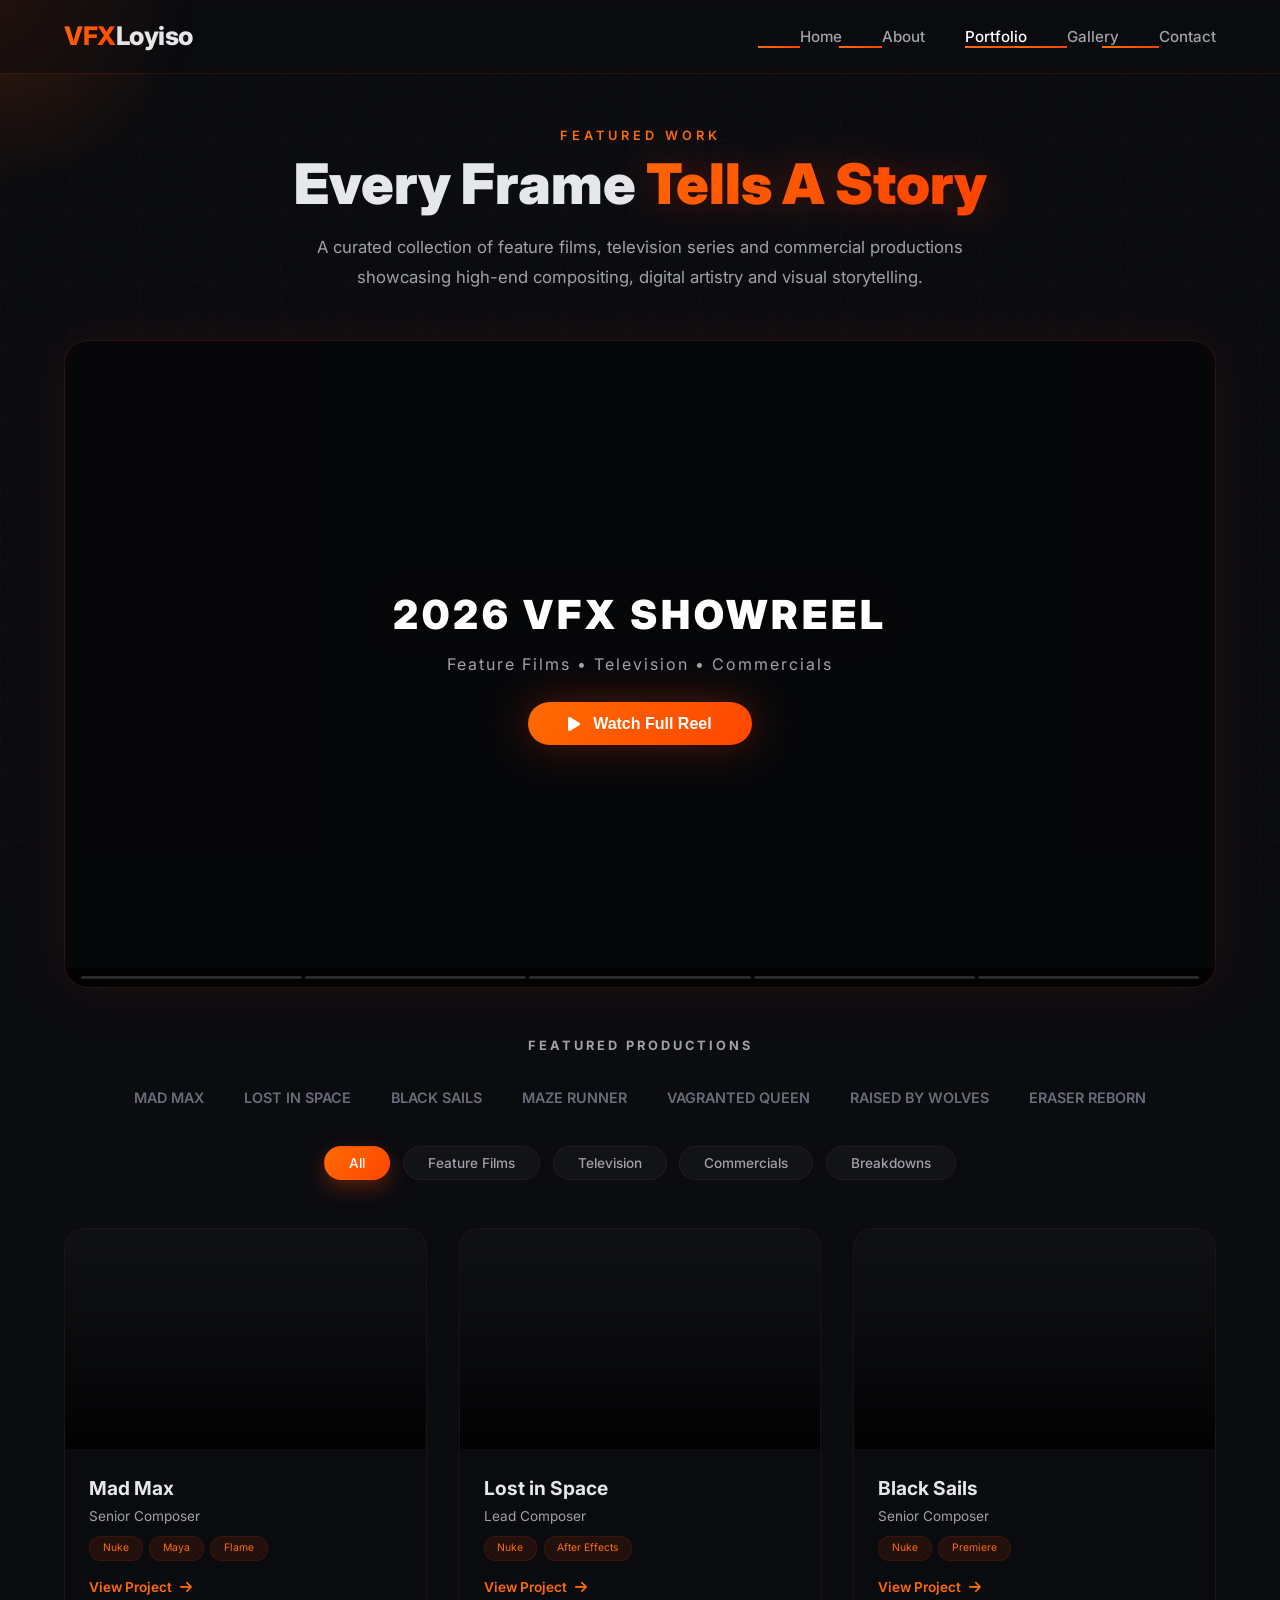
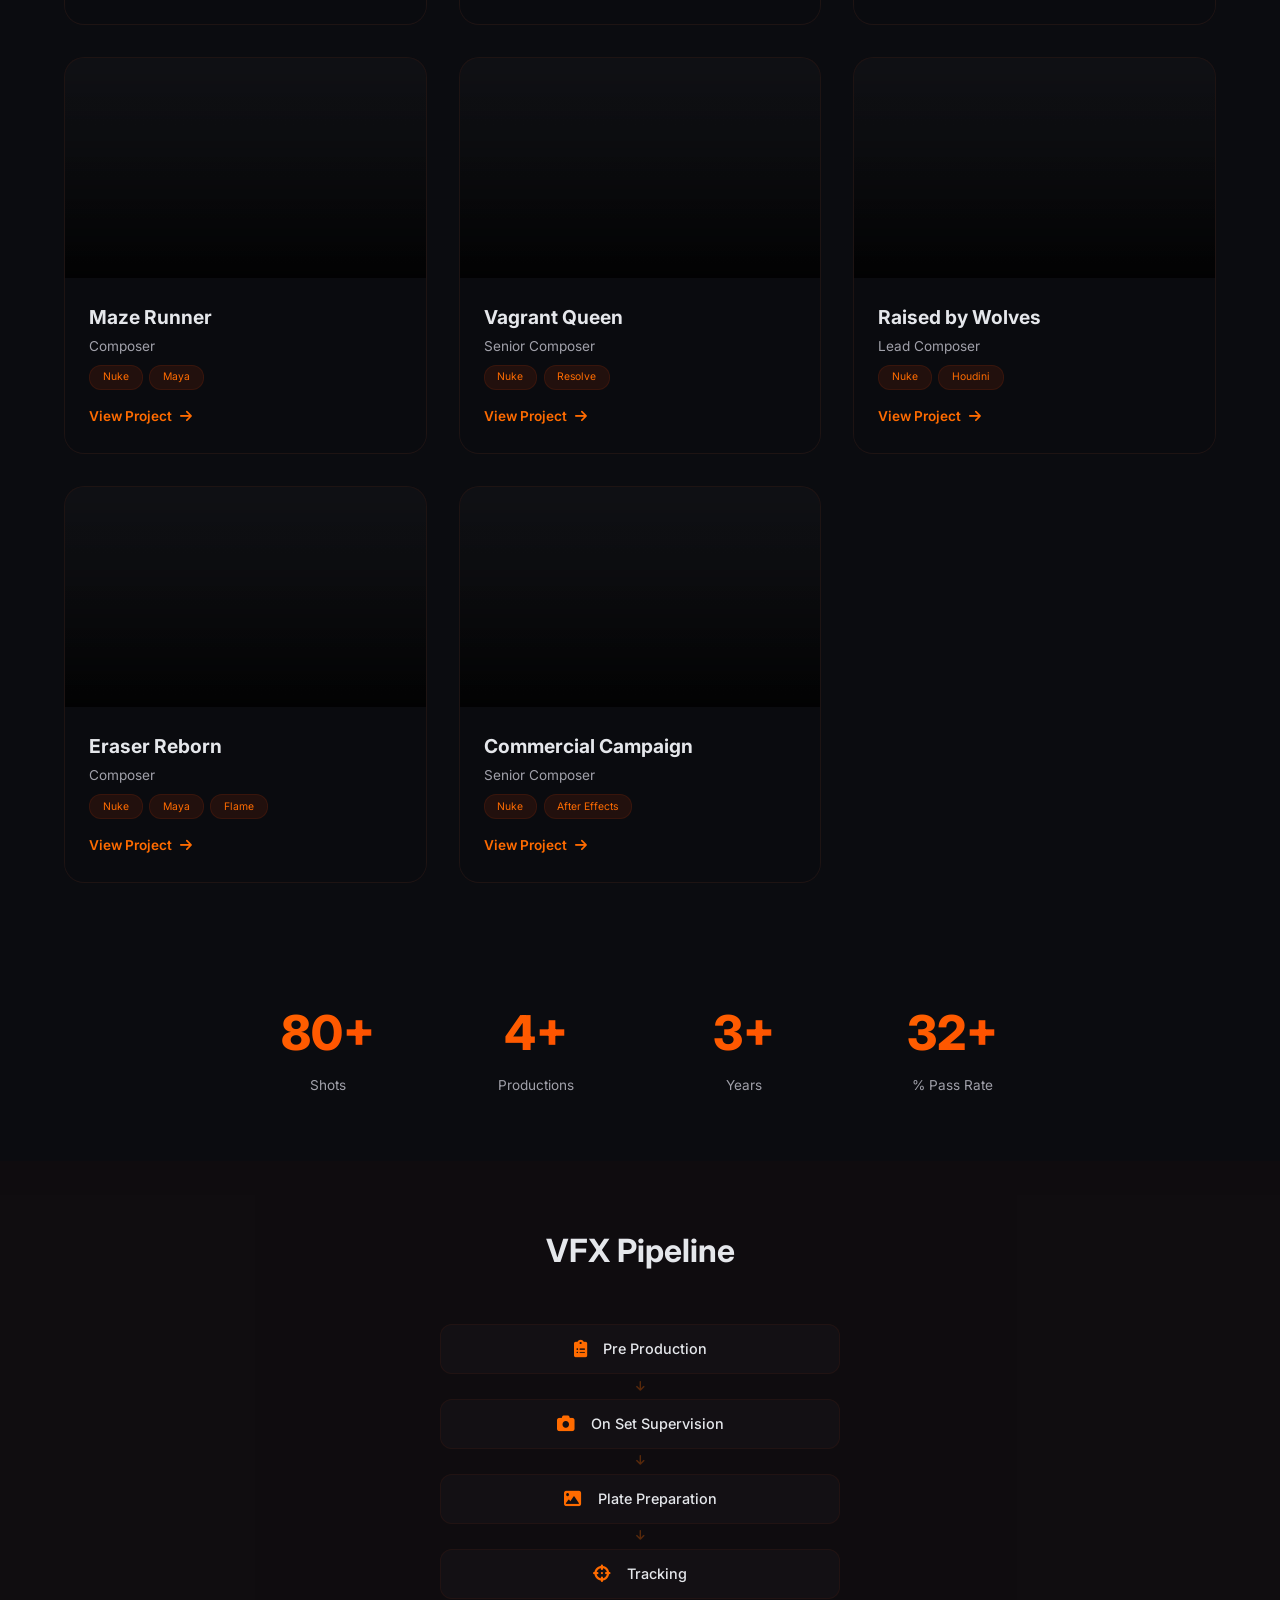
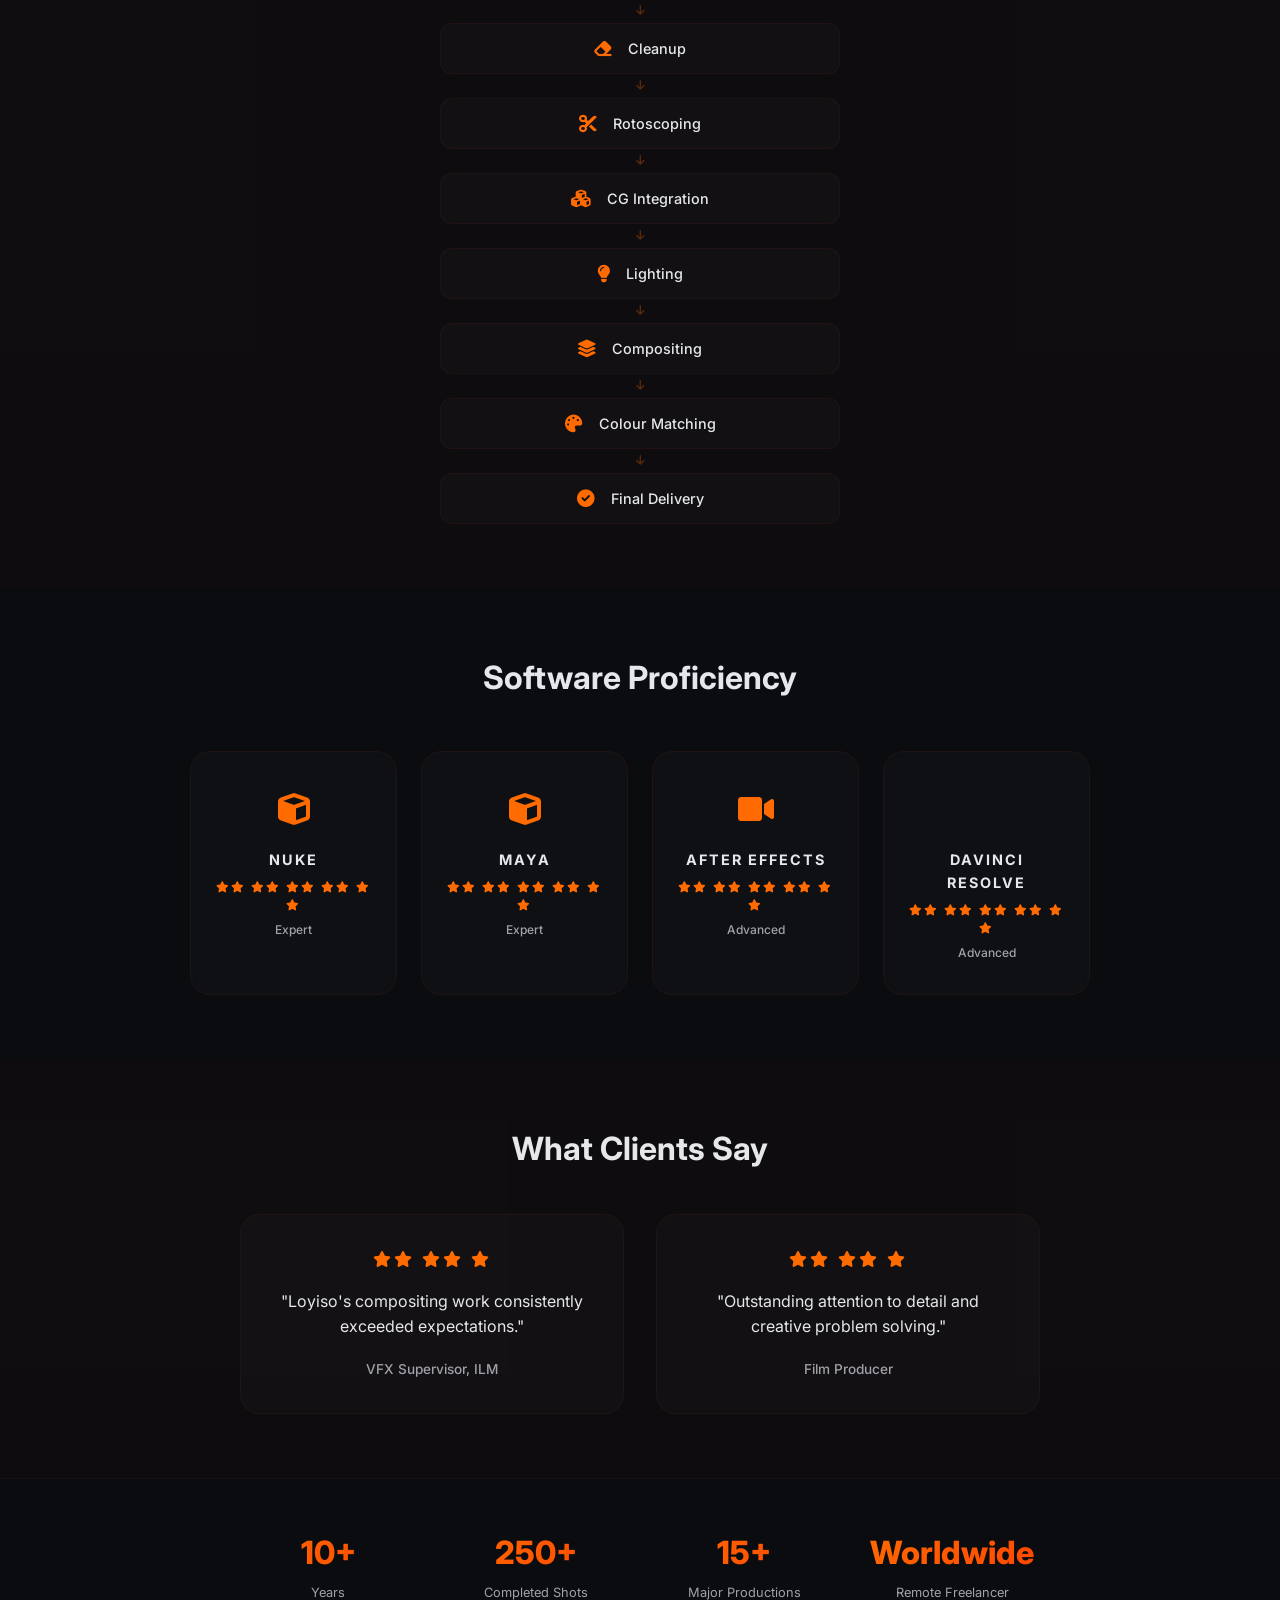
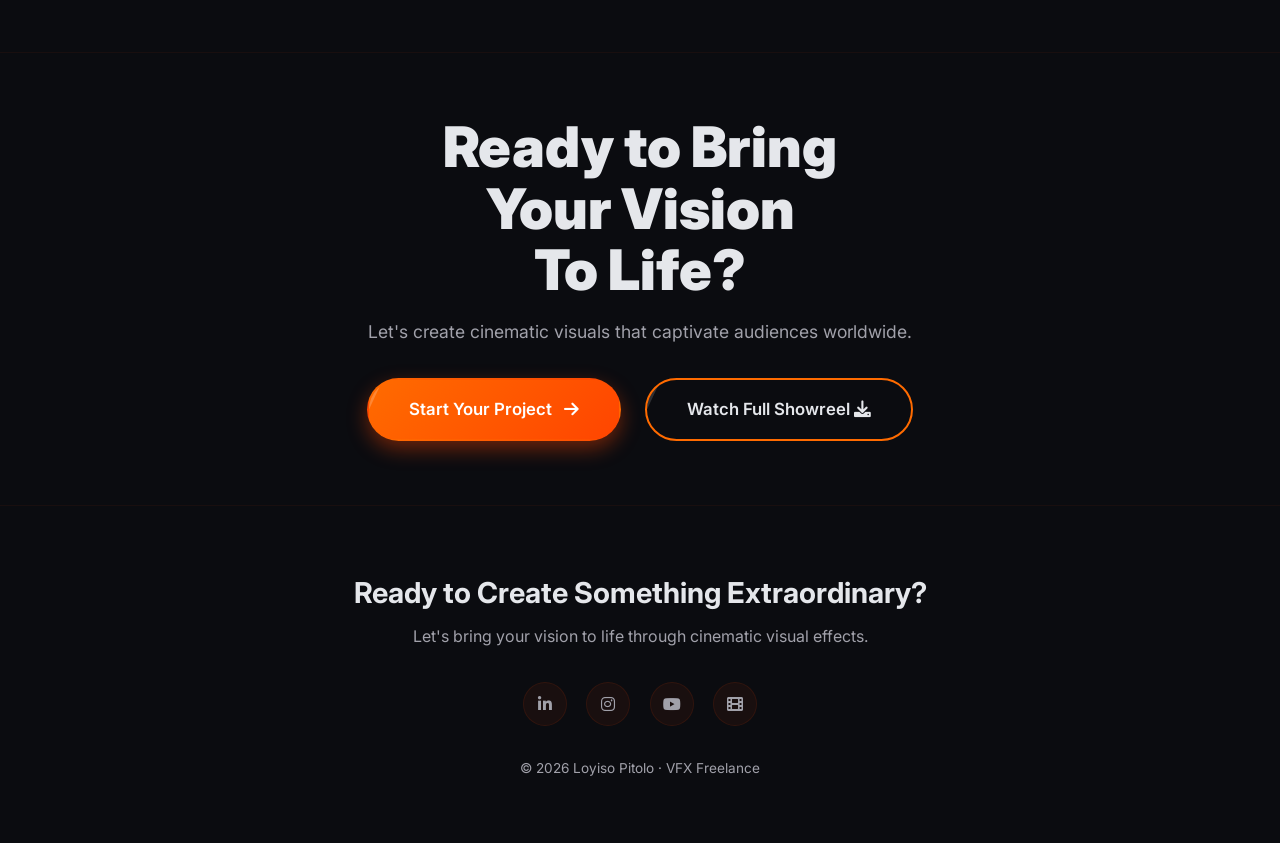
==== portfolio.html @ 07ac247a "Initial portfolio release" ====
<!DOCTYPE html>
<html lang="en">
<head>
  <meta charset="UTF-8">
  <meta name="viewport" content="width=device-width, initial-scale=1.0">
  <title>Portfolio · Loyiso Pitolo | VFX Showreel</title>
  <meta name="description" content="VFX portfolio of Loyiso Pitolo featuring work on Mad Max, Lost in Space, Maze Runner and more.">
  <meta name="keywords" content="VFX, Portfolio, Showreel, Compositing, Nuke, Maya, Visual Effects">
  <link rel="icon" href="data:image/svg+xml,<svg xmlns='http://www.w3.org/2000/svg' viewBox='0 0 100 100'><text y='.9em' font-size='90'>🎬</text></svg>">
  <link rel="stylesheet" href="https://cdnjs.cloudflare.com/ajax/libs/font-awesome/6.0.0-beta3/css/all.min.css">
  <link rel="preconnect" href="https://fonts.googleapis.com">
  <link rel="preconnect" href="https://fonts.gstatic.com" crossorigin>
  <link href="https://fonts.googleapis.com/css2?family=Inter:opsz,wght@14..32,300;14..32,400;14..32,600;14..32,700;14..32,800;14..32,900&display=swap" rel="stylesheet">
  <link rel="stylesheet" href="style.css">
</head>
<body>

  <!-- ================= LOADER ================= -->
  <div id="loader">
    <div class="loader-content">
      <h1 class="loader-logo">LOYISO PITOLO</h1>
      <p class="loader-subtitle">INITIALIZING VFX PIPELINE</p>
      <div class="loader-progress">
        <div class="loader-progress-bar" id="loaderBar"></div>
      </div>
      <span class="loader-percentage" id="loaderPercent">0%</span>
    </div>
  </div>

  <!-- ================= MOUSE GLOW ================= -->
  <div class="cursor-glow"></div>

  <!-- ========== NAVIGATION ========== -->
  <nav class="navbar" role="navigation" aria-label="Main navigation">
    <div class="nav-container">
      <div class="logo"><span class="highlight">VFX</span>Loyiso</div>
      <ul class="nav-menu" id="navMenu">
        <li class="nav-item"><a href="index.html" class="nav-link">Home</a></li>
        <li class="nav-item"><a href="about.html" class="nav-link">About</a></li>
        <li class="nav-item"><a href="portfolio.html" class="nav-link active">Portfolio</a></li>
        <li class="nav-item"><a href="gallery.html" class="nav-link">Gallery</a></li>
        <li class="nav-item"><a href="contact.html" class="nav-link">Contact</a></li>
      </ul>
      <div class="hamburger" id="hamburger" aria-label="Toggle menu">
        <span class="bar"></span>
        <span class="bar"></span>
        <span class="bar"></span>
      </div>
    </div>
  </nav>

  <!-- ========== PORTFOLIO PAGE ========== -->
  
  <!-- 1. Cinematic Hero -->
  <section class="portfolio-hero-section">
    <div class="container">
      <div class="portfolio-hero">
        <span class="section-label">FEATURED WORK</span>
        <h1>
          Every Frame
          <span class="gradient-text">Tells A Story</span>
        </h1>
        <p>
          A curated collection of feature films, television series and commercial productions
          showcasing high-end compositing, digital artistry and visual storytelling.
        </p>
      </div>
    </div>
  </section>

  <!-- 2. Premium Showreel -->
  <section class="showreel-section">
    <div class="container">
      <div class="showreel">
        <video autoplay muted loop playsinline class="showreel-video">
          <source src="Media/SHOWREEL_FULL_V003-1.mov" type="video/mp4">
        </video>
        <div class="showreel-overlay">
          <h2>2026 VFX SHOWREEL</h2>
          <p>Feature Films • Television • Commercials</p>
          <button class="watch-btn" id="watchReelBtn">
            <i class="fas fa-play"></i>
            Watch Full Reel
          </button>
        </div>
        <div class="showreel-bars">
          <span></span><span></span><span></span><span></span><span></span>
        </div>
      </div>
    </div>
  </section>

  <!-- ===== VIDEO MODAL ===== -->
<div class="video-modal" id="videoModal">
  <div class="video-modal-content">
    <button class="video-modal-close" id="videoModalClose">
      <i class="fas fa-times"></i>
    </button>
    <div class="video-wrapper">
      <video controls autoplay id="reelVideo">
        <source src="Media/SHOWREEL_FULL_V003-1.mov" type="video/mp4">
        Your browser does not support the video tag.
      </video>
    </div>
    <div class="video-modal-info">
      <h3>2026 VFX SHOWREEL</h3>
      <p>Feature Films · Television · Commercials</p>
    </div>
  </div>
</div>

  <!-- 3. Featured Productions Strip -->
  <section class="featured-productions">
    <div class="container">
      <h2>Featured Productions</h2>
      <div class="production-strip">
        <div class="production">MAD MAX</div>
        <div class="production">LOST IN SPACE</div>
        <div class="production">BLACK SAILS</div>
        <div class="production">MAZE RUNNER</div>
        <div class="production">VAGRANTED QUEEN</div>
        <div class="production">RAISED BY WOLVES</div>
        <div class="production">ERASER REBORN</div>
      </div>
    </div>
  </section>

  <!-- 4. Portfolio Filters -->
  <section class="portfolio-filters-section">
    <div class="container">
      <div class="portfolio-filters">
        <button class="active" data-filter="all">All</button>
        <button data-filter="film">Feature Films</button>
        <button data-filter="tv">Television</button>
        <button data-filter="commercial">Commercials</button>
        <button data-filter="breakdown">Breakdowns</button>
      </div>
    </div>
  </section>

  <!-- 5. Portfolio Cards -->
  <section class="portfolio-grid-section">
    <div class="container">
      <div class="portfolio-grid" id="portfolioGrid">
        
        <!-- Mad Max -->
        <div class="portfolio-card" data-category="film" >
          <div class="portfolio-image" style="background-image:url('Media/mad-max-fury-road.jpeg');">
            
          </div>
          <div class="card-overlay">
            <h3>Mad Max</h3>
            <p>Senior Composer</p>
            <div class="software-tags">
              <span>Nuke</span>
              <span>Maya</span>
              <span>Flame</span>
            </div>
            <a href="#" class="view-project">View Project <i class="fas fa-arrow-right"></i></a>
          </div>
        </div>

        <!-- Lost in Space -->
        <div class="portfolio-card" data-category="tv">
          <div class="portfolio-image" style="background-image:url('Media/lost-in-space.jpeg');">
            
          </div>
          <div class="card-overlay">
            <h3>Lost in Space</h3>
            <p>Lead Composer</p>
            <div class="software-tags">
              <span>Nuke</span>
              <span>After Effects</span>
            </div>
            <a href="#" class="view-project">View Project <i class="fas fa-arrow-right"></i></a>
          </div>
        </div>

        <!-- Black Sails -->
        <div class="portfolio-card" data-category="tv">
          <div class="portfolio-image" style="background-image:url('Media/black-sails.jpeg');">
            
          </div>
          <div class="card-overlay">
            <h3>Black Sails</h3>
            <p>Senior Composer</p>
            <div class="software-tags">
              <span>Nuke</span>
              <span>Premiere</span>
            </div>
            <a href="#" class="view-project">View Project <i class="fas fa-arrow-right"></i></a>
          </div>
        </div>

        <!-- Maze Runner -->
        <div class="portfolio-card" data-category="film">
          <div class="portfolio-image" style="background-image:url('Media/maze-runner-the-death-core.jpeg');">
            
          </div>
          <div class="card-overlay">
            <h3>Maze Runner</h3>
            <p>Composer</p>
            <div class="software-tags">
              <span>Nuke</span>
              <span>Maya</span>
            </div>
            <a href="#" class="view-project">View Project <i class="fas fa-arrow-right"></i></a>
          </div>
        </div>

        <!-- Coming 2 America -->
        <div class="portfolio-card" data-category="film">
          <div class="portfolio-image" style="background-image:url('Media/vagrant-queen\ .jpeg');">
            
          </div>
          <div class="card-overlay">
            <h3>Vagrant Queen</h3>
            <p>Senior Composer</p>
            <div class="software-tags">
              <span>Nuke</span>
              <span>Resolve</span>
            </div>
            <a href="#" class="view-project">View Project <i class="fas fa-arrow-right"></i></a>
          </div>
        </div>

        <!-- Raised by Wolves -->
        <div class="portfolio-card" data-category="tv">
          <div class="portfolio-image" style="background-image:url('Media/raised-by-wolves-2.jpeg');">
            
          </div>
          <div class="card-overlay">
            <h3>Raised by Wolves</h3>
            <p>Lead Composer</p>
            <div class="software-tags">
              <span>Nuke</span>
              <span>Houdini</span>
            </div>
            <a href="#" class="view-project">View Project <i class="fas fa-arrow-right"></i></a>
          </div>
        </div>

        <!-- Resident Evil -->
        <div class="portfolio-card" data-category="film">
          <div class="portfolio-image" style="background-image:url('Media/eraser-reborn.jpeg');">
            
          </div>
          <div class="card-overlay">
            <h3>Eraser Reborn</h3>
            <p>Composer</p>
            <div class="software-tags">
              <span>Nuke</span>
              <span>Maya</span>
              <span>Flame</span>
            </div>
            <a href="#" class="view-project">View Project <i class="fas fa-arrow-right"></i></a>
          </div>
        </div>

        <!-- Commercial Campaign -->
        <div class="portfolio-card" data-category="commercial">
          <div class="portfolio-image" style="background-image:url('Media/film.jpg');">
            
          </div>
          <div class="card-overlay">
            <h3>Commercial Campaign</h3>
            <p>Senior Composer</p>
            <div class="software-tags">
              <span>Nuke</span>
              <span>After Effects</span>
            </div>
            <a href="#" class="view-project">View Project <i class="fas fa-arrow-right"></i></a>
          </div>
        </div>

      </div>
    </div>
  </section>

  <!-- 8. Project Statistics -->
  <section class="stats-section">
    <div class="container">
      <div class="stats-grid">
        <div class="stat-item" data-count="250">
          <span class="stat-number">0</span>
          <span class="stat-label">Shots</span>
        </div>
        <div class="stat-item" data-count="15">
          <span class="stat-number">0</span>
          <span class="stat-label">Productions</span>
        </div>
        <div class="stat-item" data-count="10">
          <span class="stat-number">0</span>
          <span class="stat-label">Years</span>
        </div>
        <div class="stat-item" data-count="100">
          <span class="stat-number">0</span>
          <span class="stat-label">% Pass Rate</span>
        </div>
      </div>
    </div>
  </section>

  <!-- 9. Pipeline -->
  <section class="pipeline-section">
    <div class="container">
      <h2>VFX Pipeline</h2>
      <div class="pipeline-steps">
        <div class="pipeline-step"><i class="fas fa-clipboard-list"></i><span>Pre Production</span></div>
        <div class="pipeline-arrow"><i class="fas fa-arrow-down"></i></div>
        <div class="pipeline-step"><i class="fas fa-camera"></i><span>On Set Supervision</span></div>
        <div class="pipeline-arrow"><i class="fas fa-arrow-down"></i></div>
        <div class="pipeline-step"><i class="fas fa-image"></i><span>Plate Preparation</span></div>
        <div class="pipeline-arrow"><i class="fas fa-arrow-down"></i></div>
        <div class="pipeline-step"><i class="fas fa-crosshairs"></i><span>Tracking</span></div>
        <div class="pipeline-arrow"><i class="fas fa-arrow-down"></i></div>
        <div class="pipeline-step"><i class="fas fa-eraser"></i><span>Cleanup</span></div>
        <div class="pipeline-arrow"><i class="fas fa-arrow-down"></i></div>
        <div class="pipeline-step"><i class="fas fa-cut"></i><span>Rotoscoping</span></div>
        <div class="pipeline-arrow"><i class="fas fa-arrow-down"></i></div>
        <div class="pipeline-step"><i class="fas fa-cubes"></i><span>CG Integration</span></div>
        <div class="pipeline-arrow"><i class="fas fa-arrow-down"></i></div>
        <div class="pipeline-step"><i class="fas fa-lightbulb"></i><span>Lighting</span></div>
        <div class="pipeline-arrow"><i class="fas fa-arrow-down"></i></div>
        <div class="pipeline-step"><i class="fas fa-layer-group"></i><span>Compositing</span></div>
        <div class="pipeline-arrow"><i class="fas fa-arrow-down"></i></div>
        <div class="pipeline-step"><i class="fas fa-palette"></i><span>Colour Matching</span></div>
        <div class="pipeline-arrow"><i class="fas fa-arrow-down"></i></div>
        <div class="pipeline-step"><i class="fas fa-check-circle"></i><span>Final Delivery</span></div>
      </div>
    </div>
  </section>

  <!-- 10. Software Proficiency -->
  <section class="software-proficiency">
    <div class="container">
      <h2>Software Proficiency</h2>
      <div class="software-grid">
        <div class="software-card">
          <div class="software-icon"><i class="fas fa-cube"></i></div>
          <h3>NUKE</h3>
          <div class="stars">
            <i class="fas fa-star"></i><i class="fas fa-star"></i>
            <i class="fas fa-star"></i><i class="fas fa-star"></i>
            <i class="fas fa-star"></i><i class="fas fa-star"></i>
            <i class="fas fa-star"></i><i class="fas fa-star"></i>
            <i class="fas fa-star"></i><i class="fas fa-star"></i>
          </div>
          <div class="rating-label">Expert</div>
        </div>
        <div class="software-card">
          <div class="software-icon"><i class="fas fa-cube"></i></div>
          <h3>MAYA</h3>
          <div class="stars">
            <i class="fas fa-star"></i><i class="fas fa-star"></i>
            <i class="fas fa-star"></i><i class="fas fa-star"></i>
            <i class="fas fa-star"></i><i class="fas fa-star"></i>
            <i class="fas fa-star"></i><i class="fas fa-star"></i>
            <i class="fas fa-star"></i><i class="fas fa-star"></i>
          </div>
          <div class="rating-label">Expert</div>
        </div>
        <div class="software-card">
          <div class="software-icon"><i class="fas fa-video"></i></div>
          <h3>AFTER EFFECTS</h3>
          <div class="stars">
            <i class="fas fa-star"></i><i class="fas fa-star"></i>
            <i class="fas fa-star"></i><i class="fas fa-star"></i>
            <i class="fas fa-star"></i><i class="fas fa-star"></i>
            <i class="fas fa-star"></i><i class="fas fa-star"></i>
            <i class="fas fa-star"></i><i class="fas fa-star"></i>
          </div>
          <div class="rating-label">Advanced</div>
        </div>
        <div class="software-card">
          <div class="software-icon"><i class="fas fa-paint-bucket"></i></div>
          <h3>DAVINCI RESOLVE</h3>
          <div class="stars">
            <i class="fas fa-star"></i><i class="fas fa-star"></i>
            <i class="fas fa-star"></i><i class="fas fa-star"></i>
            <i class="fas fa-star"></i><i class="fas fa-star"></i>
            <i class="fas fa-star"></i><i class="fas fa-star"></i>
            <i class="fas fa-star"></i><i class="fas fa-star"></i>
          </div>
          <div class="rating-label">Advanced</div>
        </div>
      </div>
    </div>
  </section>

  <!-- 11. Testimonials -->
  <section class="testimonials-section">
    <div class="container">
      <h2>What Clients Say</h2>
      <div class="testimonials-grid">
        <div class="testimonial-card">
          <div class="stars">
            <i class="fas fa-star"></i><i class="fas fa-star"></i>
            <i class="fas fa-star"></i><i class="fas fa-star"></i>
            <i class="fas fa-star"></i>
          </div>
          <p>"Loyiso's compositing work consistently exceeded expectations."</p>
          <span class="testimonial-author">VFX Supervisor, ILM</span>
        </div>
        <div class="testimonial-card">
          <div class="stars">
            <i class="fas fa-star"></i><i class="fas fa-star"></i>
            <i class="fas fa-star"></i><i class="fas fa-star"></i>
            <i class="fas fa-star"></i>
          </div>
          <p>"Outstanding attention to detail and creative problem solving."</p>
          <span class="testimonial-author">Film Producer</span>
        </div>
      </div>
    </div>
  </section>

  <!-- 12. Awards / Stats Bar -->
  <section class="awards-section">
    <div class="container">
      <div class="awards-grid">
        <div class="award-item">
          <span class="award-number">10+</span>
          <span class="award-label">Years</span>
        </div>
        <div class="award-item">
          <span class="award-number">250+</span>
          <span class="award-label">Completed Shots</span>
        </div>
        <div class="award-item">
          <span class="award-number">15+</span>
          <span class="award-label">Major Productions</span>
        </div>
        <div class="award-item">
          <span class="award-number">Worldwide</span>
          <span class="award-label">Remote Freelancer</span>
        </div>
      </div>
    </div>
  </section>

  <!-- 13. Call To Action -->
  <section class="cta-section">
    <div class="container">
      <div class="cta-content">
        <h2>Ready to Bring<br>Your Vision<br>To Life?</h2>
        <p>Let's create cinematic visuals that captivate audiences worldwide.</p>
        <div class="cta-buttons">
          <a href="contact.html" class="btn primary-btn btn-large">Start Your Project <i class="fas fa-arrow-right"></i></a>
          <a href="#" class="btn outline-btn btn-large">Watch Full Showreel <i class="fas fa-download"></i></a>
        </div>
      </div>
    </div>
  </section>

  <!-- ========== FOOTER ========== -->
  <footer>
    <div class="container footer-content">
      <h3>Ready to Create Something Extraordinary?</h3>
      <p>Let's bring your vision to life through cinematic visual effects.</p>
      <div class="footer-social">
        <a href="#" aria-label="LinkedIn"><i class="fab fa-linkedin-in"></i></a>
        <a href="#" aria-label="Instagram"><i class="fab fa-instagram"></i></a>
        <a href="#" aria-label="YouTube"><i class="fab fa-youtube"></i></a>
        <a href="#" aria-label="IMDb"><i class="fas fa-film"></i></a>
      </div>
      <p class="footer-copy">&copy; 2026 Loyiso Pitolo · VFX Freelance</p>
    </div>
  </footer>

  <script src="script.js"></script>
  <script>
    document.querySelectorAll('.nav-link').forEach(link => link.classList.remove('active'));
    document.querySelector('.nav-link[href="portfolio.html"]')?.classList.add('active');
  </script>
</body>
</html>
---- style.css ----
/* ===== COMPLETE STYLE.CSS ===== */
/* ===== RESET & BASE ===== */
* {
  margin: 0;
  padding: 0;
  box-sizing: border-box;
}

body {
  font-family: 'Inter', sans-serif;
  background-color: #0b0c10;
  color: #e5e7eb;
  line-height: 1.6;
  scroll-behavior: smooth;
  cursor: none;
}

.container {
  max-width: 1200px;
  margin: 0 auto;
  padding: 0 1.5rem;
}

a {
  text-decoration: none;
  color: inherit;
}

.section {
  padding: 5rem 0;
  position: relative;
}

.section-label {
  font-size: 0.85rem;
  text-transform: uppercase;
  letter-spacing: 2px;
  color: #ff6b00;
  font-weight: 600;
  margin-bottom: 0.5rem;
}

.section-title {
  font-size: 2.8rem;
  font-weight: 700;
  margin-bottom: 2.5rem;
  line-height: 1.2;
}

.gradient-text {
  background: linear-gradient(135deg, #ff6b00, #ff4500, #ff6b00);
  background-size: 200% 200%;
  -webkit-background-clip: text;
  -webkit-text-fill-color: transparent;
  background-clip: text;
  text-shadow: 0 0 40px rgba(255, 69, 0, 0.3);
  animation: gradientShift 3s ease-in-out infinite;
}

@keyframes gradientShift {
  0%, 100% { background-position: 0% 50%; }
  50% { background-position: 100% 50%; }
}

/* ===== GLOBAL ENHANCEMENTS ===== */

/* 1. Animated Background Grid */
body::before {
  content: "";
  position: fixed;
  inset: 0;
  background-image: 
    linear-gradient(rgba(255, 107, 0, 0.03) 1px, transparent 1px),
    linear-gradient(90deg, rgba(255, 107, 0, 0.03) 1px, transparent 1px);
  background-size: 70px 70px;
  pointer-events: none;
  z-index: -3;
}

/* 2. Animated Noise Layer - Cinematic feel */
body::after {
  content: "";
  position: fixed;
  inset: 0;
  background: url("data:image/svg+xml,%3Csvg viewBox='0 0 256 256' xmlns='http://www.w3.org/2000/svg'%3E%3Cfilter id='noiseFilter'%3E%3CfeTurbulence type='fractalNoise' baseFrequency='0.9' numOctaves='4' stitchTiles='stitch'/%3E%3C/filter%3E%3Crect width='100%25' height='100%25' filter='url(%23noiseFilter)'/%3E%3C/svg%3E");
  opacity: 0.04;
  pointer-events: none;
  mix-blend-mode: soft-light;
  animation: noise 0.5s steps(4) infinite, grainFlicker 3s ease-in-out infinite;
  z-index: -2;
}

@keyframes noise {
  0% { transform: translate(0); }
  20% { transform: translate(-2%, 2%); }
  40% { transform: translate(1%, -1%); }
  60% { transform: translate(3%, 1%); }
  80% { transform: translate(-1%, 3%); }
  100% { transform: translate(0); }
}

@keyframes grainFlicker {
  0% { opacity: 0.04; }
  50% { opacity: 0.06; }
  100% { opacity: 0.04; }
}

/* 3. Orange Ambient Glow - reusable */
.glow {
  position: absolute;
  width: 450px;
  height: 450px;
  background: #ff6b00;
  filter: blur(220px);
  opacity: 0.08;
  border-radius: 50%;
  animation: floatGlow 15s infinite alternate;
  pointer-events: none;
}

@keyframes floatGlow {
  0% { transform: translate(0, 0) scale(1); }
  33% { transform: translate(40px, -20px) scale(1.2); }
  66% { transform: translate(-20px, 30px) scale(0.9); }
  100% { transform: translate(20px, -40px) scale(1.1); }
}

/* 4. Mouse Spotlight */
.spotlight {
  position: fixed;
  width: 400px;
  height: 400px;
  border-radius: 50%;
  background: radial-gradient(circle, rgba(255, 107, 0, 0.1), transparent 70%);
  pointer-events: none;
  z-index: -1;
  transform: translate(-50%, -50%);
  transition: opacity 0.3s ease;
}

/* 5. Cinematic Scroll Reveal */
.reveal {
  opacity: 0;
  transform: translateY(70px);
  transition: 1s cubic-bezier(0.22, 1, 0.36, 1);
}

.reveal.active {
  opacity: 1;
  transform: translateY(0);
}

/* 6. Animated Underlines for Navigation */
.nav-link {
  position: relative;
  overflow: hidden;
}

.nav-link::before {
  content: "";
  position: absolute;
  bottom: -2px;
  left: -100%;
  width: 100%;
  height: 2px;
  background: linear-gradient(90deg, #ff6b00, #ff4500);
  transition: 0.5s cubic-bezier(0.22, 1, 0.36, 1);
}

.nav-link:hover::before {
  left: 0;
}

.nav-link.active::before {
  left: 0;
}

/* 7. Floating Navigation - Shrink on scroll */
.navbar {
  transition: all 0.4s cubic-bezier(0.22, 1, 0.36, 1);
}

.navbar.small {
  padding: 0.4rem 0;
  background: rgba(11, 12, 16, 0.97);
  backdrop-filter: blur(16px);
  border-bottom: 1px solid rgba(255, 69, 0, 0.15);
}

.navbar.small .logo {
  font-size: 1.3rem;
}

/* 8. Better Cards - Enhanced hover */
.portfolio-item,
.service-card,
.contact-info-card,
.social-card,
.software-card,
.choose-card,
.testimonial-card {
  transition: all 0.5s cubic-bezier(0.22, 1, 0.36, 1);
  will-change: transform;
}

.portfolio-item:hover,
.service-card:hover,
.contact-info-card:hover,
.social-card:hover,
.software-card:hover,
.choose-card:hover {
  transform: translateY(-12px) scale(1.02);
  box-shadow: 0 30px 70px rgba(255, 107, 0, 0.15);
}

/* 9. Image Zoom */
.portfolio-image {
  overflow: hidden;
}

.portfolio-image img,
.portfolio-image i {
  transition: transform 1s cubic-bezier(0.22, 1, 0.36, 1);
}

.portfolio-item:hover .portfolio-image img,
.portfolio-item:hover .portfolio-image i {
  transform: scale(1.15);
}

/* 10. Hero Text Animation */
.home-content h1,
.about-hero h1,
.portfolio-hero h1,
.contact-hero h1 {
  animation: slideIn 1.2s cubic-bezier(0.22, 1, 0.36, 1);
}

@keyframes slideIn {
  from {
    opacity: 0;
    transform: translateY(40px);
  }
  to {
    opacity: 1;
    transform: translateY(0);
  }
}

/* 11. Animated Buttons - Shine effect */
.btn {
  overflow: hidden;
  position: relative;
  transition: all 0.3s ease;
}

.btn::before {
  content: "";
  position: absolute;
  left: -100%;
  top: 0;
  width: 100%;
  height: 100%;
  background: rgba(255, 255, 255, 0.15);
  transform: skewX(-25deg);
  transition: 0.8s cubic-bezier(0.22, 1, 0.36, 1);
}

.btn:hover::before {
  left: 120%;
}

.primary-btn::before {
  background: rgba(255, 255, 255, 0.2);
}

/* 12. Loading Screen - Enhanced */
#loader {
  position: fixed;
  inset: 0;
  background: #0b0c10;
  display: flex;
  align-items: center;
  justify-content: center;
  z-index: 9999;
  transition: opacity 0.8s ease, visibility 0.8s ease;
}

#loader.hidden {
  opacity: 0;
  visibility: hidden;
  pointer-events: none;
}

.loader-logo {
  font-size: 4rem;
  font-weight: 900;
  letter-spacing: 8px;
  background: linear-gradient(135deg, #ff6b00, #ff4500, #ff6b00);
  background-size: 200% 200%;
  -webkit-background-clip: text;
  -webkit-text-fill-color: transparent;
  background-clip: text;
  animation: gradientShift 2s ease-in-out infinite;
}

.loader-subtitle {
  color: #a1a1aa;
  font-size: 0.8rem;
  letter-spacing: 4px;
  margin-bottom: 2rem;
}

.loader-progress {
  width: 300px;
  height: 3px;
  background: rgba(255, 69, 0, 0.1);
  border-radius: 4px;
  margin: 0 auto 0.5rem;
  overflow: hidden;
}

.loader-progress-bar {
  width: 0%;
  height: 100%;
  background: linear-gradient(90deg, #ff6b00, #ff4500);
  border-radius: 4px;
  transition: width 0.3s ease;
}

.loader-percentage {
  color: #a1a1aa;
  font-size: 0.9rem;
  font-weight: 600;
  letter-spacing: 2px;
}

/* 13. Typewriter Effect */
.typewriter-cursor {
  display: inline-block;
  width: 2px;
  height: 1.2em;
  background: #ff6b00;
  margin-left: 2px;
  vertical-align: text-bottom;
  animation: blink 0.8s step-end infinite;
}

@keyframes blink {
  0%, 100% { opacity: 1; }
  50% { opacity: 0; }
}

/* 14. Video Fade In */
.video-background video,
.showreel-video {
  opacity: 0;
  animation: fadeVideo 2.5s ease forwards;
}

@keyframes fadeVideo {
  0% { opacity: 0; transform: scale(1.05); }
  100% { opacity: 1; transform: scale(1); }
}

/* 15. 3D Service Cards - Enhanced */
.service-card {
  perspective: 800px;
  transform-style: preserve-3d;
  transition: all 0.5s cubic-bezier(0.22, 1, 0.36, 1);
}

.service-card:hover {
  transform: translateY(-12px) rotateX(3deg) rotateY(3deg) scale(1.02);
  box-shadow: 
    0 30px 70px rgba(255, 107, 0, 0.15),
    inset 0 1px 0 rgba(255, 107, 0, 0.1);
}

/* 16. Back-to-Top Button */
.back-to-top {
  position: fixed;
  bottom: 2rem;
  right: 2rem;
  width: 48px;
  height: 48px;
  border-radius: 50%;
  background: linear-gradient(135deg, #ff6b00, #ff4500);
  color: #fff;
  border: none;
  cursor: pointer;
  font-size: 1.2rem;
  display: flex;
  align-items: center;
  justify-content: center;
  opacity: 0;
  visibility: hidden;
  transform: translateY(20px);
  transition: all 0.4s cubic-bezier(0.22, 1, 0.36, 1);
  box-shadow: 0 8px 25px rgba(255, 69, 0, 0.3);
  z-index: 999;
}

.back-to-top.visible {
  opacity: 1;
  visibility: visible;
  transform: translateY(0);
}

.back-to-top:hover {
  transform: translateY(-4px) scale(1.05);
  box-shadow: 0 12px 35px rgba(255, 69, 0, 0.4);
}

/* 17. Scroll Progress Indicator */
.scroll-progress {
  position: fixed;
  top: 0;
  left: 0;
  height: 3px;
  background: linear-gradient(90deg, #ff6b00, #ff4500);
  z-index: 9999;
  width: 0%;
  transition: width 0.1s ease;
}

/* 18. Toast Notification */
.toast {
  position: fixed;
  bottom: 2rem;
  left: 50%;
  transform: translateX(-50%) translateY(100px);
  background: rgba(11, 12, 16, 0.95);
  backdrop-filter: blur(12px);
  border: 1px solid rgba(255, 69, 0, 0.15);
  padding: 1rem 2rem;
  border-radius: 16px;
  color: #e5e7eb;
  font-weight: 500;
  box-shadow: 0 20px 60px rgba(0, 0, 0, 0.5);
  z-index: 9999;
  opacity: 0;
  visibility: hidden;
  transition: all 0.5s cubic-bezier(0.22, 1, 0.36, 1);
  display: flex;
  align-items: center;
  gap: 0.8rem;
  cursor: pointer;
}

.toast.show {
  opacity: 1;
  visibility: visible;
  transform: translateX(-50%) translateY(0);
}

.toast i {
  color: #4ade80;
  font-size: 1.2rem;
}

.toast.error i {
  color: #ff6b00;
}

.toast.info i {
  color: #ff6b00;
}

/* 19. Footer Upgrade */
.footer-divider {
  width: 60px;
  height: 2px;
  background: linear-gradient(90deg, #ff6b00, #ff4500);
  margin: 1rem auto;
  border-radius: 2px;
}

.footer-tagline {
  color: #a1a1aa;
  font-size: 0.85rem;
  letter-spacing: 2px;
  font-weight: 300;
}

.footer-location {
  color: #6b6b7a;
  font-size: 0.8rem;
}

/* ===== CURSOR GLOW ===== */
.cursor-glow {
  width: 400px;
  height: 400px;
  position: fixed;
  pointer-events: none;
  z-index: 9998;
  background: radial-gradient(circle, rgba(255, 69, 0, 0.08) 0%, transparent 70%);
  border-radius: 50%;
  transform: translate(-50%, -50%);
  transition: opacity 0.3s ease;
}

/* ===== BUTTONS ===== */
.btn {
  display: inline-block;
  padding: 0.8rem 2rem;
  border-radius: 40px;
  font-weight: 600;
  font-size: 0.95rem;
  cursor: pointer;
  transition: all 0.3s ease;
  border: 2px solid transparent;
}

.primary-btn {
  background: linear-gradient(135deg, #ff6b00, #ff4500);
  color: #fff;
  box-shadow: 0 8px 20px rgba(255, 69, 0, 0.4);
}

.primary-btn:hover {
  transform: translateY(-3px);
  box-shadow: 0 12px 28px rgba(255, 69, 0, 0.6);
}

.primary-btn i {
  margin-left: 0.5rem;
}

.outline-btn {
  background: transparent;
  border-color: #ff6b00;
  color: #e5e7eb;
}

.outline-btn:hover {
  background: rgba(255, 69, 0, 0.1);
  border-color: #ff4500;
}

.btn-large {
  padding: 1rem 2.5rem;
  font-size: 1.05rem;
}

/* ===== NAVBAR ===== */
.navbar {
  background: rgba(11, 12, 16, 0.85);
  backdrop-filter: blur(12px);
  padding: 1rem 0;
  position: sticky;
  top: 0;
  z-index: 100;
  border-bottom: 1px solid rgba(255, 69, 0, 0.15);
}

.nav-container {
  display: flex;
  justify-content: space-between;
  align-items: center;
  max-width: 1200px;
  margin: 0 auto;
  padding: 0 1.5rem;
}

.logo {
  font-size: 1.6rem;
  font-weight: 800;
  letter-spacing: -0.5px;
}

.logo .highlight {
  background: linear-gradient(135deg, #ff6b00, #ff4500);
  -webkit-background-clip: text;
  -webkit-text-fill-color: transparent;
  background-clip: text;
}

.nav-menu {
  display: flex;
  gap: 2.5rem;
  list-style: none;
}

.nav-link {
  font-weight: 500;
  font-size: 0.95rem;
  color: #a1a1aa;
  transition: color 0.3s;
  position: relative;
}

.nav-link:hover {
  color: #fff;
}

.nav-link.active {
  color: #fff;
}

.hamburger {
  display: none;
  flex-direction: column;
  gap: 5px;
  cursor: pointer;
  z-index: 101;
}

.bar {
  width: 26px;
  height: 2.5px;
  background: #e5e7eb;
  border-radius: 4px;
  transition: 0.3s;
}

/* ===== MOBILE MENU OVERLAY ===== */
.nav-overlay {
  position: fixed;
  inset: 0;
  background: rgba(0, 0, 0, 0.6);
  z-index: 99;
  opacity: 0;
  visibility: hidden;
  transition: all 0.4s cubic-bezier(0.22, 1, 0.36, 1);
  backdrop-filter: blur(4px);
  -webkit-backdrop-filter: blur(4px);
}

.nav-overlay.active {
  opacity: 1;
  visibility: visible;
}

@media (min-width: 769px) {
  .nav-overlay {
    display: none;
  }
}

/* ===== HOME SECTION ===== */
.home-section {
  min-height: 100vh;
  display: flex;
  align-items: center;
  position: relative;
  overflow: hidden;
}

.home-section .container {
  position: relative;
  z-index: 2;
}

.video-background {
  position: absolute;
  top: 0;
  left: 0;
  width: 100%;
  height: 100%;
  overflow: hidden;
  z-index: 0;
}

.video-background video {
  width: 100%;
  height: 100%;
  object-fit: cover;
  opacity: 0;
  animation: fadeVideo 2.5s ease forwards;
}

.video-overlay {
  position: absolute;
  top: 0;
  left: 0;
  width: 100%;
  height: 100%;
  background: rgba(11, 12, 16, 0.6);
  background: linear-gradient(135deg, rgba(11, 12, 16, 0.8) 0%, rgba(11, 12, 16, 0.4) 100%);
  z-index: 1;
}

.home-grid {
  display: grid;
  grid-template-columns: 1fr 1fr;
  gap: 3rem;
  align-items: center;
}

.home-content .badge {
  display: inline-block;
  background: rgba(255, 69, 0, 0.12);
  color: #ff6b00;
  padding: 0.5rem 1.5rem;
  border-radius: 40px;
  font-size: 0.7rem;
  font-weight: 600;
  letter-spacing: 1px;
  margin-bottom: 1.5rem;
  border: 1px solid rgba(255, 69, 0, 0.15);
}

.badge .badge-dot {
  margin: 0 0.5rem;
  color: #ff6b00;
}

.home-content h1 {
  font-size: 3.8rem;
  font-weight: 800;
  line-height: 1.1;
  margin-bottom: 1.2rem;
  animation: slideIn 1.2s cubic-bezier(0.22, 1, 0.36, 1);
}

.home-content .subtitle {
  font-size: 1.05rem;
  color: #a1a1aa;
  max-width: 550px;
  margin-bottom: 2rem;
  line-height: 1.7;
}

.cta-group {
  display: flex;
  gap: 1rem;
  flex-wrap: wrap;
  margin-bottom: 2.5rem;
}

.social-proof {
  display: flex;
  gap: 2.5rem;
  flex-wrap: wrap;
}

.social-proof span {
  display: flex;
  flex-direction: column;
  font-size: 0.85rem;
  color: #a1a1aa;
}

.social-proof strong {
  font-size: 1.4rem;
  font-weight: 800;
  color: #e5e7eb;
}

.home-visual {
  position: relative;
  display: flex;
  justify-content: center;
  align-items: center;
}

.floating-shapes {
  position: absolute;
  width: 100%;
  height: 100%;
  top: 0;
  left: 0;
  pointer-events: none;
}

.shape {
  position: absolute;
  border-radius: 50%;
  filter: blur(80px);
  opacity: 0.4;
}

.shape1 {
  width: 200px;
  height: 200px;
  background: #ff4500;
  top: -30px;
  right: -20px;
  animation: float 6s ease-in-out infinite alternate;
}

.shape2 {
  width: 150px;
  height: 150px;
  background: #ff6b00;
  bottom: -20px;
  left: -30px;
  animation: float 8s ease-in-out infinite alternate-reverse;
}

.shape3 {
  width: 100px;
  height: 100px;
  background: #ff4500;
  top: 50%;
  left: 50%;
  transform: translate(-50%, -50%);
  animation: float 7s ease-in-out infinite alternate;
}

@keyframes float {
  0% { transform: translate(0, 0) scale(1); }
  100% { transform: translate(20px, -20px) scale(1.1); }
}

.hero-panel {
  width: 100%;
  max-width: 400px;
  background: rgba(255, 255, 255, 0.03);
  backdrop-filter: blur(12px);
  border: 1px solid rgba(255, 69, 0, 0.15);
  border-radius: 24px;
  padding: 2.5rem 2rem;
  position: relative;
  z-index: 2;
  box-shadow: 0 20px 60px rgba(0, 0, 0, 0.4);
}

.hero-panel-header {
  font-size: 0.9rem;
  font-weight: 600;
  color: #ff6b00;
  letter-spacing: 1px;
  margin-bottom: 1.5rem;
  display: flex;
  align-items: center;
  gap: 0.5rem;
}

.hero-panel-header i {
  font-size: 1.2rem;
}

.software-list {
  display: flex;
  flex-wrap: wrap;
  gap: 0.6rem;
  margin-bottom: 1.5rem;
}

.software-list span {
  background: rgba(255, 69, 0, 0.08);
  padding: 0.4rem 1rem;
  border-radius: 20px;
  font-size: 0.75rem;
  font-weight: 500;
  border: 1px solid rgba(255, 69, 0, 0.08);
  color: #c4b5d4;
}

.hero-status {
  display: flex;
  align-items: center;
  gap: 0.6rem;
  font-size: 0.85rem;
  color: #4ade80;
  font-weight: 500;
}

.hero-status i {
  font-size: 0.6rem;
  animation: pulse-dot 2s ease-in-out infinite;
}

@keyframes pulse-dot {
  0%, 100% { opacity: 1; transform: scale(1); }
  50% { opacity: 0.3; transform: scale(0.8); }
}

.scroll-indicator {
  position: absolute;
  bottom: 2rem;
  left: 50%;
  transform: translateX(-50%);
  display: flex;
  flex-direction: column;
  align-items: center;
  gap: 0.3rem;
  z-index: 2;
  opacity: 0.6;
  animation: bounce 2s ease-in-out infinite;
}

.scroll-indicator span {
  display: block;
  width: 20px;
  height: 32px;
  border: 2px solid #ff6b00;
  border-radius: 12px;
  position: relative;
}

.scroll-indicator span::after {
  content: '';
  position: absolute;
  top: 6px;
  left: 50%;
  transform: translateX(-50%);
  width: 4px;
  height: 8px;
  background: #ff6b00;
  border-radius: 4px;
  animation: scrollDot 2s ease-in-out infinite;
}

.scroll-indicator p {
  font-size: 0.6rem;
  letter-spacing: 3px;
  color: #a1a1aa;
}

@keyframes scrollDot {
  0%, 100% { transform: translateX(-50%) translateY(0); opacity: 1; }
  50% { transform: translateX(-50%) translateY(10px); opacity: 0.3; }
}

@keyframes bounce {
  0%, 100% { transform: translateX(-50%) translateY(0); }
  50% { transform: translateX(-50%) translateY(-5px); }
}

/* ===== FEATURED STUDIOS / PRODUCTIONS ===== */
.featured-studios {
  padding: 3rem 0;
  border-top: 1px solid rgba(255, 69, 0, 0.06);
  border-bottom: 1px solid rgba(255, 69, 0, 0.06);
}

.featured-studios h3,
.featured-productions h2 {
  text-align: center;
  font-size: 0.8rem;
  letter-spacing: 3px;
  text-transform: uppercase;
  color: #a1a1aa;
  margin-bottom: 1.5rem;
}

.studio-grid,
.production-strip {
  display: flex;
  justify-content: center;
  flex-wrap: wrap;
  gap: 2.5rem;
}

.studio-item,
.production {
  display: flex;
  align-items: center;
  gap: 0.5rem;
  font-weight: 600;
  font-size: 0.9rem;
  color: #6b6b7a;
  padding: 0.3rem 0;
  transition: color 0.3s ease;
  cursor: default;
}

.studio-item:hover,
.production:hover {
  color: #ff6b00;
}

.studio-item i,
.production i {
  color: #ff6b00;
  font-size: 1.1rem;
  opacity: 0.5;
  transition: opacity 0.3s ease;
}

.studio-item:hover i,
.production:hover i {
  opacity: 1;
}

/* ===== SERVICES PREVIEW ===== */
.services-preview {
  padding: 4rem 0;
}

.services-preview h2,
.services-section h2,
.why-me-section h2,
.social-section h2,
.faq-section h2,
.testimonials-section h2,
.timeline-section h2,
.workflow-section h2,
.why-choose-section h2 {
  text-align: center;
  font-size: 2rem;
  font-weight: 700;
  margin-bottom: 2.5rem;
  color: #e5e7eb;
}

.services-grid {
  display: grid;
  grid-template-columns: repeat(auto-fit, minmax(200px, 1fr));
  gap: 1.5rem;
  max-width: 900px;
  margin: 0 auto;
}

.service-card {
  background: rgba(255, 255, 255, 0.02);
  padding: 1.5rem;
  border-radius: 16px;
  text-align: center;
  border: 1px solid rgba(255, 69, 0, 0.06);
  transition: all 0.5s cubic-bezier(0.22, 1, 0.36, 1);
  display: flex;
  flex-direction: column;
  align-items: center;
  gap: 0.5rem;
}

.service-card i {
  font-size: 2rem;
  color: #ff6b00;
}

.service-card h3 {
  font-size: 1rem;
  font-weight: 600;
}

.service-card p {
  font-size: 0.8rem;
  color: #a1a1aa;
}

/* ===== ABOUT PAGE ===== */
.about-hero-section {
  padding: 3rem 0 1rem;
}

.about-hero {
  text-align: center;
  max-width: 800px;
  margin: 0 auto;
}

.about-hero .section-label {
  display: inline-block;
  font-size: 0.8rem;
  letter-spacing: 4px;
  color: #ff6b00;
  margin-bottom: 0.5rem;
}

.about-hero h1 {
  font-size: 3.5rem;
  font-weight: 900;
  line-height: 1.1;
  margin-bottom: 1rem;
  animation: slideIn 1.2s cubic-bezier(0.22, 1, 0.36, 1);
}

.about-hero p {
  font-size: 1.05rem;
  color: #a1a1aa;
  max-width: 650px;
  margin: 0 auto;
  line-height: 1.8;
}

.about-section {
  padding: 2rem 0 4rem;
}

.about-grid {
  display: grid;
  grid-template-columns: 1fr 1fr;
  gap: 4rem;
  align-items: start;
}

.about-text p {
  color: #a1a1aa;
  margin-bottom: 1.2rem;
  line-height: 1.8;
}

/* Software Progress Bars */
.software-bars {
  margin-top: 2rem;
}

.software {
  margin-bottom: 1rem;
}

.software span {
  display: block;
  font-size: 0.85rem;
  font-weight: 600;
  color: #e5e7eb;
  margin-bottom: 0.3rem;
}

.progress {
  width: 100%;
  height: 6px;
  background: rgba(255, 255, 255, 0.05);
  border-radius: 4px;
  overflow: hidden;
}

.progress .fill {
  height: 100%;
  background: linear-gradient(90deg, #ff6b00, #ff4500);
  border-radius: 4px;
  transition: width 1.5s ease;
  width: 0%;
}

/* About Stats */
.about-stats {
  display: grid;
  grid-template-columns: 1fr 1fr;
  gap: 1.5rem;
}

.stat-card {
  background: rgba(255, 255, 255, 0.02);
  padding: 2rem 1.5rem;
  border-radius: 20px;
  text-align: center;
  border: 1px solid rgba(255, 69, 0, 0.08);
  backdrop-filter: blur(4px);
}

.stat-number {
  font-size: 2.8rem;
  font-weight: 800;
  background: linear-gradient(135deg, #ff6b00, #ff4500);
  -webkit-background-clip: text;
  -webkit-text-fill-color: transparent;
  background-clip: text;
}

.stat-label {
  display: block;
  margin-top: 0.3rem;
  font-size: 0.85rem;
  color: #a1a1aa;
}

/* Timeline */
.timeline-section {
  padding: 4rem 0;
}

.timeline {
  max-width: 600px;
  margin: 0 auto;
  position: relative;
}

.timeline::before {
  content: '';
  position: absolute;
  left: 120px;
  top: 0;
  bottom: 0;
  width: 2px;
  background: linear-gradient(to bottom, #ff6b00, #ff4500);
  opacity: 0.3;
}

.timeline-item {
  display: flex;
  align-items: center;
  gap: 2rem;
  margin-bottom: 2rem;
  position: relative;
}

.timeline-item:last-child {
  margin-bottom: 0;
}

.timeline-item .year {
  font-size: 1.2rem;
  font-weight: 800;
  color: #ff6b00;
  min-width: 80px;
  text-align: right;
}

.timeline-content {
  display: flex;
  align-items: center;
  gap: 0.8rem;
  background: rgba(255, 255, 255, 0.02);
  padding: 0.8rem 1.5rem;
  border-radius: 12px;
  border: 1px solid rgba(255, 69, 0, 0.06);
  flex: 1;
}

.timeline-content i {
  color: #ff6b00;
  font-size: 1rem;
}

.timeline-content span {
  color: #e5e7eb;
  font-weight: 500;
}

/* Workflow */
.workflow-section {
  padding: 4rem 0;
  background: rgba(255, 69, 0, 0.02);
}

.workflow-steps {
  display: flex;
  flex-direction: column;
  align-items: center;
  max-width: 500px;
  margin: 0 auto;
}

.workflow-step {
  display: flex;
  align-items: center;
  gap: 1rem;
  background: rgba(255, 255, 255, 0.02);
  padding: 0.8rem 2rem;
  border-radius: 12px;
  border: 1px solid rgba(255, 69, 0, 0.06);
  width: 100%;
  justify-content: center;
  transition: all 0.3s ease;
}

.workflow-step:hover {
  border-color: rgba(255, 69, 0, 0.2);
  transform: translateX(5px);
}

.workflow-step i {
  color: #ff6b00;
  font-size: 1.1rem;
}

.workflow-step span {
  color: #e5e7eb;
  font-weight: 500;
}

.workflow-arrow {
  color: #ff6b00;
  opacity: 0.3;
  padding: 0.2rem 0;
  font-size: 0.7rem;
}

/* Why Choose */
.why-choose-section {
  padding: 4rem 0;
}

.choose-grid {
  display: grid;
  grid-template-columns: repeat(3, 1fr);
  gap: 1.5rem;
  max-width: 900px;
  margin: 0 auto;
}

.choose-card {
  background: rgba(255, 255, 255, 0.02);
  padding: 2rem 1.5rem;
  border-radius: 20px;
  text-align: center;
  border: 1px solid rgba(255, 69, 0, 0.06);
  backdrop-filter: blur(4px);
}

.choose-card i {
  font-size: 2rem;
  color: #ff6b00;
  margin-bottom: 1rem;
}

.choose-card h3 {
  font-size: 1rem;
  font-weight: 700;
  margin-bottom: 0.5rem;
  color: #e5e7eb;
}

.choose-card p {
  font-size: 0.85rem;
  color: #a1a1aa;
}

/* ===== PORTFOLIO PAGE ===== */
.portfolio-hero-section {
  padding: 3rem 0 1rem;
}

.portfolio-hero {
  text-align: center;
  max-width: 800px;
  margin: 0 auto;
}

.portfolio-hero .section-label {
  display: inline-block;
  font-size: 0.8rem;
  letter-spacing: 4px;
  color: #ff6b00;
  margin-bottom: 0.5rem;
}

.portfolio-hero h1 {
  font-size: 3.5rem;
  font-weight: 900;
  line-height: 1.1;
  margin-bottom: 1rem;
  animation: slideIn 1.2s cubic-bezier(0.22, 1, 0.36, 1);
}

.portfolio-hero p {
  font-size: 1.05rem;
  color: #a1a1aa;
  max-width: 650px;
  margin: 0 auto;
  line-height: 1.8;
}

/* Showreel */
.showreel-section {
  padding: 2rem 0 3rem;
}

.showreel {
  position: relative;
  border-radius: 24px;
  overflow: hidden;
  border: 1px solid rgba(255, 69, 0, 0.15);
  box-shadow: 0 0 60px rgba(255, 69, 0, 0.08);
  aspect-ratio: 16/9;
  background: #0b0c10;
  transition: box-shadow 0.4s ease;
}

.showreel:hover {
  box-shadow: 0 0 80px rgba(255, 69, 0, 0.15);
}

.showreel-video {
  width: 100%;
  height: 100%;
  object-fit: cover;
  transition: filter 0.4s ease;
}

.showreel:hover .showreel-video {
  filter: brightness(1.1);
}

.showreel-overlay {
  position: absolute;
  top: 0;
  left: 0;
  width: 100%;
  height: 100%;
  display: flex;
  flex-direction: column;
  align-items: center;
  justify-content: center;
  background: rgba(0, 0, 0, 0.4);
  transition: background 0.4s ease;
}

.showreel:hover .showreel-overlay {
  background: rgba(0, 0, 0, 0.2);
}

.showreel-overlay h2 {
  font-size: 2.5rem;
  font-weight: 900;
  letter-spacing: 4px;
  color: #fff;
  text-shadow: 0 0 40px rgba(0, 0, 0, 0.8);
  margin-bottom: 0.3rem;
}

.showreel-overlay p {
  color: #a1a1aa;
  font-size: 1rem;
  letter-spacing: 2px;
  margin-bottom: 1.5rem;
}

.watch-btn {
  background: linear-gradient(135deg, #ff6b00, #ff4500);
  color: #fff;
  border: none;
  padding: 0.8rem 2.5rem;
  border-radius: 40px;
  font-size: 1rem;
  font-weight: 600;
  cursor: pointer;
  display: flex;
  align-items: center;
  gap: 0.8rem;
  box-shadow: 0 0 40px rgba(255, 69, 0, 0.3);
  transition: all 0.3s ease;
}

.watch-btn:hover {
  transform: scale(1.05);
  box-shadow: 0 0 60px rgba(255, 69, 0, 0.5);
}

.showreel-bars {
  position: absolute;
  bottom: 0;
  left: 0;
  width: 100%;
  display: flex;
  gap: 3px;
  padding: 8px 16px;
  background: rgba(0, 0, 0, 0.5);
}

.showreel-bars span {
  flex: 1;
  height: 3px;
  background: rgba(255, 255, 255, 0.15);
  border-radius: 2px;
  animation: barPulse 2s ease-in-out infinite;
}

.showreel-bars span:nth-child(1) { animation-delay: 0s; }
.showreel-bars span:nth-child(2) { animation-delay: 0.3s; }
.showreel-bars span:nth-child(3) { animation-delay: 0.6s; }
.showreel-bars span:nth-child(4) { animation-delay: 0.9s; }
.showreel-bars span:nth-child(5) { animation-delay: 1.2s; }

@keyframes barPulse {
  0%, 100% { background: rgba(255, 255, 255, 0.15); }
  50% { background: #ff6b00; }
}

/* Portfolio Filters */
.portfolio-filters-section {
  padding: 2rem 0;
}

.portfolio-filters {
  display: flex;
  justify-content: center;
  flex-wrap: wrap;
  gap: 0.8rem;
}

.portfolio-filters button {
  background: rgba(255, 255, 255, 0.03);
  border: 1px solid rgba(255, 69, 0, 0.1);
  color: #a1a1aa;
  padding: 0.5rem 1.5rem;
  border-radius: 30px;
  font-size: 0.85rem;
  font-weight: 500;
  cursor: pointer;
  transition: all 0.3s ease;
  font-family: 'Inter', sans-serif;
}

.portfolio-filters button:hover {
  border-color: rgba(255, 69, 0, 0.3);
  color: #e5e7eb;
}

.portfolio-filters button.active {
  background: linear-gradient(135deg, #ff6b00, #ff4500);
  color: #fff;
  border-color: transparent;
  box-shadow: 0 8px 20px rgba(255, 69, 0, 0.3);
}

/* Portfolio Grid */
.portfolio-grid-section {
  padding: 1rem 0 3rem;
}

.portfolio-grid {
  display: grid;
  grid-template-columns: repeat(auto-fill, minmax(280px, 1fr));
  gap: 2rem;
}

.portfolio-card {
  background: rgba(255, 255, 255, 0.02);
  border-radius: 20px;
  overflow: hidden;
  border: 1px solid rgba(255, 69, 0, 0.06);
  transition: all 0.5s cubic-bezier(0.22, 1, 0.36, 1);
  cursor: pointer;
}

.portfolio-card:hover {
  transform: translateY(-8px) scale(1.02);
  box-shadow: 0 20px 60px rgba(0, 0, 0, 0.5);
}

/* PORTFOLIO IMAGE - UPDATED WITH BACKGROUND IMAGES */
.portfolio-image {
  height: 220px;
  background-size: cover;
  background-position: center;
  background-repeat: no-repeat;
  position: relative;
  overflow: hidden;
  transition: transform 0.5s cubic-bezier(0.22, 1, 0.36, 1);
}

.portfolio-image::after {
  content: '';
  position: absolute;
  inset: 0;
  background: linear-gradient(
    to top,
    rgba(0, 0, 0, 0.85) 0%,
    rgba(0, 0, 0, 0.25) 60%,
    transparent 100%
  );
  z-index: 1;
}

.portfolio-image::before {
  content: '';
  position: absolute;
  inset: 0;
  background: rgba(0, 0, 0, 0.2);
  z-index: 1;
  opacity: 0;
  transition: opacity 0.4s ease;
}

.portfolio-card:hover .portfolio-image::before {
  opacity: 1;
}

.portfolio-card:hover .portfolio-image {
  transform: scale(1.05);
}

.play-icon {
  position: absolute;
  top: 50%;
  left: 50%;
  transform: translate(-50%, -50%);
  font-size: 50px;
  color: rgba(255, 255, 255, 0.9);
  opacity: 0;
  transition: all 0.35s cubic-bezier(0.22, 1, 0.36, 1);
  z-index: 2;
  text-shadow: 0 0 40px rgba(255, 69, 0, 0.3);
  cursor: pointer;
}

.portfolio-card:hover .play-icon {
  opacity: 1;
  transform: translate(-50%, -50%) scale(1.1);
}

.card-overlay {
  padding: 1.5rem;
  background: rgba(11, 12, 16, 0.95);
}

.card-overlay h3 {
  font-size: 1.2rem;
  font-weight: 700;
  margin-bottom: 0.2rem;
  color: #e5e7eb;
}

.card-overlay p {
  font-size: 0.85rem;
  color: #a1a1aa;
  margin-bottom: 0.5rem;
}

.card-overlay .software-tags {
  display: flex;
  gap: 0.4rem;
  flex-wrap: wrap;
  margin-bottom: 0.8rem;
}

.card-overlay .software-tags span {
  background: rgba(255, 69, 0, 0.1);
  padding: 0.2rem 0.8rem;
  border-radius: 12px;
  font-size: 0.65rem;
  color: #ff6b00;
  border: 1px solid rgba(255, 69, 0, 0.1);
}

.view-project {
  display: inline-flex;
  align-items: center;
  gap: 0.5rem;
  color: #ff6b00;
  font-weight: 600;
  font-size: 0.85rem;
  transition: gap 0.3s ease;
  pointer-events: none;
}

.view-project:hover {
  gap: 0.8rem;
}

/* Before & After */
.before-after-section {
  padding: 4rem 0;
  background: rgba(255, 69, 0, 0.02);
}

.before-after-section h2 {
  text-align: center;
  font-size: 2rem;
  font-weight: 700;
  margin-bottom: 0.5rem;
}

.section-subtitle {
  text-align: center;
  color: #a1a1aa;
  margin-bottom: 2.5rem;
}

.before-after-container {
  max-width: 700px;
  margin: 0 auto;
}

.before-after-slider {
  position: relative;
  border-radius: 16px;
  overflow: hidden;
  aspect-ratio: 16/9;
  display: flex;
  border: 1px solid rgba(255, 69, 0, 0.1);
}

.before-image,
.after-image {
  flex: 1;
  display: flex;
  flex-direction: column;
  align-items: center;
  justify-content: center;
  gap: 0.5rem;
  padding: 2rem;
  position: relative;
}

.before-image .label,
.after-image .label {
  position: absolute;
  top: 1rem;
  left: 1rem;
  font-weight: 700;
  font-size: 0.75rem;
  letter-spacing: 2px;
  color: #fff;
  background: rgba(0, 0, 0, 0.5);
  padding: 0.2rem 1rem;
  border-radius: 4px;
}

.before-image p,
.after-image p {
  color: #a1a1aa;
  font-size: 0.85rem;
}

.after-image p {
  color: rgba(255, 255, 255, 0.8);
}

.slider-handle {
  position: absolute;
  top: 50%;
  left: 50%;
  transform: translate(-50%, -50%);
  background: #ff6b00;
  width: 48px;
  height: 48px;
  border-radius: 50%;
  display: flex;
  align-items: center;
  justify-content: center;
  color: #fff;
  font-size: 1.2rem;
  box-shadow: 0 0 30px rgba(255, 69, 0, 0.4);
  cursor: ew-resize;
  z-index: 2;
}

.slider-instructions {
  text-align: center;
  margin-top: 1rem;
  color: #a1a1aa;
  font-size: 0.85rem;
}

.slider-instructions i {
  margin-right: 0.5rem;
  color: #ff6b00;
}

/* Portfolio Stats */
.stats-section {
  padding: 4rem 0;
}

.stats-grid {
  display: grid;
  grid-template-columns: repeat(4, 1fr);
  gap: 2rem;
  max-width: 800px;
  margin: 0 auto;
}

.stat-item {
  text-align: center;
}

.stat-item .stat-number {
  font-size: 3rem;
  font-weight: 800;
  background: linear-gradient(135deg, #ff6b00, #ff4500);
  -webkit-background-clip: text;
  -webkit-text-fill-color: transparent;
  background-clip: text;
  display: block;
}

.stat-item .stat-label {
  font-size: 0.85rem;
  color: #a1a1aa;
  margin-top: 0.2rem;
}

/* Pipeline */
.pipeline-section {
  padding: 4rem 0;
  background: rgba(255, 69, 0, 0.02);
}

.pipeline-section h2 {
  text-align: center;
  font-size: 2rem;
  font-weight: 700;
  margin-bottom: 3rem;
}

.pipeline-steps {
  display: flex;
  flex-direction: column;
  align-items: center;
  max-width: 400px;
  margin: 0 auto;
}

.pipeline-step {
  display: flex;
  align-items: center;
  gap: 1rem;
  background: rgba(255, 255, 255, 0.02);
  padding: 0.8rem 2rem;
  border-radius: 12px;
  border: 1px solid rgba(255, 69, 0, 0.06);
  width: 100%;
  justify-content: center;
  transition: all 0.3s ease;
}

.pipeline-step:hover {
  border-color: rgba(255, 69, 0, 0.2);
  transform: translateX(5px);
}

.pipeline-step i {
  color: #ff6b00;
  font-size: 1.1rem;
}

.pipeline-step span {
  color: #e5e7eb;
  font-weight: 500;
  font-size: 0.9rem;
}

.pipeline-arrow {
  color: #ff6b00;
  opacity: 0.3;
  padding: 0.2rem 0;
  font-size: 0.7rem;
}

/* Software Proficiency */
.software-proficiency {
  padding: 4rem 0;
}

.software-proficiency h2 {
  text-align: center;
  font-size: 2rem;
  font-weight: 700;
  margin-bottom: 3rem;
}

.software-grid {
  display: grid;
  grid-template-columns: repeat(4, 1fr);
  gap: 1.5rem;
  max-width: 900px;
  margin: 0 auto;
}

.software-card {
  background: rgba(255, 255, 255, 0.02);
  padding: 2rem 1.5rem;
  border-radius: 20px;
  text-align: center;
  border: 1px solid rgba(255, 69, 0, 0.06);
  backdrop-filter: blur(4px);
  transition: all 0.5s cubic-bezier(0.22, 1, 0.36, 1);
}

.software-card:hover {
  transform: translateY(-5px);
  border-color: rgba(255, 69, 0, 0.2);
  box-shadow: 0 10px 30px rgba(0, 0, 0, 0.3);
}

.software-card .software-icon {
  font-size: 2rem;
  color: #ff6b00;
  margin-bottom: 0.8rem;
}

.software-card h3 {
  font-size: 0.9rem;
  font-weight: 700;
  letter-spacing: 2px;
  margin-bottom: 0.5rem;
  color: #e5e7eb;
}

.software-card .stars {
  color: #ff6b00;
  font-size: 0.7rem;
  letter-spacing: 2px;
  margin-bottom: 0.3rem;
}

.software-card .rating-label {
  font-size: 0.75rem;
  color: #a1a1aa;
  font-weight: 500;
}

/* ===== GALLERY PAGE ===== */

/* Gallery Hero */
.gallery-hero {
  text-align: center;
  max-width: 800px;
  margin: 0 auto;
  padding: 3rem 0 1rem;
}

.gallery-hero .section-label {
  display: inline-block;
  font-size: 0.8rem;
  letter-spacing: 4px;
  color: #ff6b00;
  margin-bottom: 0.5rem;
}

.gallery-hero h1 {
  font-size: 3.5rem;
  font-weight: 900;
  line-height: 1.1;
  margin-bottom: 1rem;
}

.gallery-hero p {
  font-size: 1.05rem;
  color: #a1a1aa;
  max-width: 650px;
  margin: 0 auto;
  line-height: 1.8;
}

/* Gallery Filters */
.gallery-filters {
  display: flex;
  justify-content: center;
  flex-wrap: wrap;
  gap: 0.6rem;
  padding: 2rem 0;
}

.gallery-filters button {
  background: rgba(255, 255, 255, 0.03);
  border: 1px solid rgba(255, 69, 0, 0.1);
  color: #a1a1aa;
  padding: 0.4rem 1.2rem;
  border-radius: 30px;
  font-size: 0.8rem;
  font-weight: 500;
  cursor: pointer;
  transition: all 0.3s ease;
  font-family: 'Inter', sans-serif;
}

.gallery-filters button:hover {
  border-color: rgba(255, 69, 0, 0.3);
  color: #e5e7eb;
}

.gallery-filters button.active {
  background: linear-gradient(135deg, #ff6b00, #ff4500);
  color: #fff;
  border-color: transparent;
  box-shadow: 0 8px 20px rgba(255, 69, 0, 0.3);
}

/* Gallery Grid */
.gallery-grid {
  display: grid;
  grid-template-columns: repeat(auto-fill, minmax(280px, 1fr));
  gap: 1.5rem;
  padding: 1.5rem 0 3rem;
}

.gallery-grid.masonry {
  display: grid;
  grid-template-columns: repeat(auto-fill, minmax(280px, 1fr));
  gap: 1.5rem;
  grid-auto-rows: auto;
}

.gallery-grid.masonry .gallery-item {
  aspect-ratio: 4/3;
  height: auto;
  grid-row: auto !important;
}

/* Gallery Items */
.gallery-item {
  position: relative;
  border-radius: 16px;
  overflow: hidden;
  aspect-ratio: 4/3;
  cursor: pointer;
  background: rgba(255, 255, 255, 0.02);
  border: 1px solid rgba(255, 69, 0, 0.06);
  transition: all 0.5s cubic-bezier(0.22, 1, 0.36, 1);
  min-height: 200px;
}

.gallery-item:hover {
  transform: translateY(-8px) scale(1.02);
  box-shadow: 0 20px 60px rgba(0, 0, 0, 0.5);
  border-color: rgba(255, 69, 0, 0.2);
}

.gallery-item .item-thumb {
  width: 100%;
  height: 100%;
  display: flex;
  align-items: center;
  justify-content: center;
  transition: transform 0.6s ease;
  background-size: cover;
  background-position: center;
  position: relative;
}

.gallery-item:hover .item-thumb {
  transform: scale(1.05);
}

.gallery-item .item-thumb i {
  font-size: 4rem;
  color: #ff6b00;
  opacity: 0.5;
  z-index: 1;
}

.gallery-item .item-thumb .thumb-label {
  position: absolute;
  bottom: 1rem;
  left: 1rem;
  background: rgba(0, 0, 0, 0.7);
  padding: 0.2rem 0.8rem;
  border-radius: 4px;
  font-size: 0.7rem;
  color: #a1a1aa;
  backdrop-filter: blur(4px);
  z-index: 2;
}

.gallery-item .item-overlay {
  position: absolute;
  bottom: 0;
  left: 0;
  right: 0;
  padding: 1.5rem;
  background: linear-gradient(to top, rgba(0, 0, 0, 0.9) 0%, transparent 100%);
  transform: translateY(40%);
  transition: transform 0.4s ease;
  z-index: 2;
}

.gallery-item:hover .item-overlay {
  transform: translateY(0);
}

.gallery-item .item-overlay h3 {
  font-size: 1.1rem;
  font-weight: 700;
  margin-bottom: 0.2rem;
  color: #e5e7eb;
}

.gallery-item .item-overlay p {
  font-size: 0.8rem;
  color: #a1a1aa;
  margin-bottom: 0.5rem;
}

.gallery-item .item-overlay .item-tags {
  display: flex;
  gap: 0.4rem;
  flex-wrap: wrap;
}

.gallery-item .item-overlay .item-tags span {
  background: rgba(255, 69, 0, 0.1);
  padding: 0.1rem 0.6rem;
  border-radius: 12px;
  font-size: 0.6rem;
  color: #ff6b00;
  border: 1px solid rgba(255, 69, 0, 0.1);
}

.item-watch-btn {
  display: inline-flex;
  align-items: center;
  gap: 0.4rem;
  color: #ff6b00;
  font-weight: 600;
  font-size: 0.8rem;
  margin-top: 0.3rem;
  transition: gap 0.3s ease;
  cursor: pointer;
}

.item-watch-btn:hover {
  gap: 0.7rem;
}

/* Gallery Section Headings */
.gallery-section-title {
  font-size: 1.8rem;
  font-weight: 700;
  margin: 2rem 0 0.5rem;
  padding-bottom: 0.5rem;
  border-bottom: 2px solid rgba(255, 69, 0, 0.1);
  display: flex;
  align-items: center;
  gap: 0.8rem;
  clear: both;
}

.gallery-section-title i {
  color: #ff6b00;
  font-size: 1.5rem;
}

/* ===== VIDEO MODAL (for gallery) ===== */
.video-modal {
  position: fixed;
  inset: 0;
  background: rgba(0, 0, 0, 0.92);
  backdrop-filter: blur(20px);
  display: flex;
  align-items: center;
  justify-content: center;
  z-index: 10000;
  opacity: 0;
  visibility: hidden;
  transition: all 0.4s cubic-bezier(0.22, 1, 0.36, 1);
  padding: 2rem;
}

.video-modal.active {
  opacity: 1;
  visibility: visible;
}

.video-modal-content {
  max-width: 900px;
  width: 100%;
  position: relative;
}

.video-modal-close {
  position: absolute;
  top: -3.5rem;
  right: 0;
  background: none;
  border: none;
  color: #fff;
  font-size: 2rem;
  cursor: pointer;
  transition: transform 0.3s ease;
  z-index: 10;
}

.video-modal-close:hover {
  transform: rotate(90deg);
}

.video-wrapper {
  position: relative;
  padding-bottom: 56.25%;
  height: 0;
  overflow: hidden;
  border-radius: 16px;
  border: 1px solid rgba(255, 69, 0, 0.15);
  box-shadow: 0 20px 60px rgba(0, 0, 0, 0.8);
  background: #000;
}

.video-wrapper video {
  position: absolute;
  top: 0;
  left: 0;
  width: 100%;
  height: 100%;
  border-radius: 16px;
  background: #000;
}

.video-wrapper video::-webkit-media-controls-panel {
  background: rgba(0, 0, 0, 0.7);
}

.video-wrapper video::-webkit-media-controls-play-button {
  background: #ff6b00;
  border-radius: 50%;
}

.video-modal-info {
  text-align: center;
  margin-top: 1.5rem;
  color: #e5e7eb;
}

.video-modal-info h3 {
  font-size: 1.3rem;
  font-weight: 700;
  letter-spacing: 2px;
  margin-bottom: 0.2rem;
}

.video-modal-info p {
  color: #a1a1aa;
  font-size: 0.9rem;
  letter-spacing: 1px;
}

/* ===== IMAGE MODAL (for portfolio) ===== */
.image-modal {
  position: fixed;
  inset: 0;
  background: rgba(0, 0, 0, 0.92);
  backdrop-filter: blur(20px);
  display: flex;
  align-items: center;
  justify-content: center;
  z-index: 9999;
  opacity: 0;
  visibility: hidden;
  transition: all 0.4s cubic-bezier(0.22, 1, 0.36, 1);
  padding: 2rem;
}

.image-modal.active {
  opacity: 1;
  visibility: visible;
}

.image-modal-content {
  max-width: 900px;
  width: 100%;
  position: relative;
}

.image-modal-close {
  position: absolute;
  top: -3.5rem;
  right: 0;
  background: none;
  border: none;
  color: #fff;
  font-size: 2rem;
  cursor: pointer;
  transition: transform 0.3s ease;
  z-index: 10;
}

.image-modal-close:hover {
  transform: rotate(90deg);
}

.image-wrapper {
  position: relative;
  border-radius: 16px;
  overflow: hidden;
  border: 1px solid rgba(255, 69, 0, 0.15);
  box-shadow: 0 20px 60px rgba(0, 0, 0, 0.8);
  background: #0b0c10;
  max-height: 70vh;
}

.image-wrapper img {
  width: 100%;
  height: 100%;
  max-height: 70vh;
  object-fit: contain;
  display: block;
}

.image-modal-info {
  text-align: center;
  margin-top: 1.5rem;
  color: #e5e7eb;
}

.image-modal-info h3 {
  font-size: 1.3rem;
  font-weight: 700;
  letter-spacing: 2px;
  margin-bottom: 0.2rem;
}

.image-modal-info p {
  color: #a1a1aa;
  font-size: 0.9rem;
  letter-spacing: 1px;
  margin-bottom: 0.5rem;
}

.image-modal-tags {
  display: flex;
  justify-content: center;
  gap: 0.5rem;
  flex-wrap: wrap;
}

.image-modal-tags span {
  background: rgba(255, 69, 0, 0.1);
  padding: 0.2rem 0.8rem;
  border-radius: 12px;
  font-size: 0.7rem;
  color: #ff6b00;
  border: 1px solid rgba(255, 69, 0, 0.1);
}

/* ===== CONTACT PAGE ===== */
.contact-hero-section {
  padding: 3rem 0 1rem;
}

.contact-hero {
  text-align: center;
  max-width: 800px;
  margin: 0 auto;
}

.contact-hero .section-label {
  display: inline-block;
  font-size: 0.8rem;
  letter-spacing: 4px;
  color: #ff6b00;
  margin-bottom: 0.5rem;
}

.contact-hero h1 {
  font-size: 3.5rem;
  font-weight: 900;
  line-height: 1.1;
  margin-bottom: 1rem;
  animation: slideIn 1.2s cubic-bezier(0.22, 1, 0.36, 1);
}

.contact-hero p {
  font-size: 1.05rem;
  color: #a1a1aa;
  max-width: 650px;
  margin: 0 auto;
  line-height: 1.8;
}

/* Contact Info Cards */
.contact-info-section {
  padding: 2rem 0;
}

.contact-info-grid {
  display: grid;
  grid-template-columns: repeat(4, 1fr);
  gap: 1.5rem;
}

.contact-info-card {
  background: rgba(255, 255, 255, 0.02);
  padding: 1.5rem;
  border-radius: 16px;
  border: 1px solid rgba(255, 69, 0, 0.06);
  display: flex;
  align-items: center;
  gap: 1rem;
  transition: all 0.5s cubic-bezier(0.22, 1, 0.36, 1);
  backdrop-filter: blur(8px);
}

.contact-info-card:hover {
  transform: translateY(-4px);
  border-color: rgba(255, 69, 0, 0.2);
  box-shadow: 0 8px 30px rgba(255, 69, 0, 0.08);
}

.contact-info-card .info-icon {
  width: 48px;
  height: 48px;
  border-radius: 12px;
  background: rgba(255, 69, 0, 0.08);
  display: flex;
  align-items: center;
  justify-content: center;
  color: #ff6b00;
  font-size: 1.2rem;
  flex-shrink: 0;
}

.contact-info-card .info-content h4 {
  font-size: 0.7rem;
  text-transform: uppercase;
  letter-spacing: 1px;
  color: #a1a1aa;
  margin-bottom: 0.2rem;
}

.contact-info-card .info-content p {
  font-size: 0.95rem;
  font-weight: 500;
  color: #e5e7eb;
}

/* Contact Form */
.contact-form-section {
  padding: 2rem 0 4rem;
}

.form-grid {
  display: grid;
  grid-template-columns: 2fr 1fr;
  gap: 2rem;
}

.form-wrapper h2 {
  font-size: 1.5rem;
  font-weight: 700;
  margin-bottom: 1.5rem;
}

.contact-form {
  display: flex;
  flex-direction: column;
  gap: 1.2rem;
}

.form-row {
  display: grid;
  grid-template-columns: 1fr 1fr;
  gap: 1rem;
}

.form-group {
  position: relative;
}

.form-group input,
.form-group select,
.form-group textarea {
  width: 100%;
  padding: 1rem 1rem 0.5rem;
  background: rgba(255, 255, 255, 0.02);
  border: 1px solid rgba(255, 69, 0, 0.1);
  border-radius: 12px;
  font-family: 'Inter', sans-serif;
  color: #e5e7eb;
  font-size: 0.95rem;
  transition: all 0.3s ease;
  outline: none;
}

.form-group input:focus,
.form-group select:focus,
.form-group textarea:focus {
  border-color: #ff6b00;
  box-shadow: 0 0 20px rgba(255, 69, 0, 0.05);
}

.form-group input::placeholder,
.form-group textarea::placeholder {
  color: transparent;
}

.form-group label {
  position: absolute;
  left: 1rem;
  top: 50%;
  transform: translateY(-50%);
  color: #a1a1aa;
  font-size: 0.85rem;
  transition: all 0.3s ease;
  pointer-events: none;
}

.form-group textarea + label {
  top: 1rem;
  transform: translateY(0);
}

.form-group input:focus + label,
.form-group input:not(:placeholder-shown) + label,
.form-group textarea:focus + label,
.form-group textarea:not(:placeholder-shown) + label,
.form-group select:focus + label,
.form-group select:not([value=""]) + label {
  top: 0.3rem;
  font-size: 0.65rem;
  color: #ff6b00;
}

.form-group select {
  appearance: none;
  cursor: pointer;
  padding-right: 2.5rem;
}

.form-group select option {
  background: #1a1a2e;
  color: #e5e7eb;
}

.form-group textarea {
  resize: vertical;
  min-height: 100px;
  padding-top: 1.5rem;
}

/* Form validation */
.form-group.error input,
.form-group.error select,
.form-group.error textarea {
  border-color: #ff4444;
  box-shadow: 0 0 20px rgba(255, 68, 68, 0.1);
}

.form-group.success input,
.form-group.success textarea {
  border-color: #4ade80;
}

.error-message {
  color: #ff4444;
  font-size: 0.75rem;
  margin-top: 0.3rem;
  display: none;
}

.form-group.error .error-message {
  display: block;
}

/* File Upload */
.file-upload input[type="file"] {
  display: none;
}

.file-upload label {
  display: flex;
  align-items: center;
  gap: 0.5rem;
  padding: 0.8rem 1.2rem;
  background: rgba(255, 69, 0, 0.05);
  border: 1px dashed rgba(255, 69, 0, 0.2);
  border-radius: 12px;
  cursor: pointer;
  color: #a1a1aa;
  transition: all 0.3s ease;
  position: relative;
  top: auto;
  transform: none;
  font-size: 0.9rem;
}

.file-upload label:hover {
  border-color: #ff6b00;
  color: #e5e7eb;
  background: rgba(255, 69, 0, 0.08);
}

.file-upload label i {
  color: #ff6b00;
  font-size: 1.2rem;
}

.file-upload .file-name {
  color: #4ade80;
  font-weight: 500;
  max-width: 200px;
  overflow: hidden;
  text-overflow: ellipsis;
  white-space: nowrap;
}

.file-upload.has-file {
  border-color: #4ade80;
}

.file-upload.has-file label {
  border-color: rgba(74, 222, 128, 0.3);
  background: rgba(74, 222, 128, 0.05);
}

.file-upload.has-file label i {
  color: #4ade80;
}

.contact-form .btn-large {
  align-self: flex-start;
  padding: 0.8rem 2.5rem;
  font-size: 1rem;
}

/* Availability Card */
.availability-wrapper {
  display: flex;
  align-items: stretch;
}

.availability-card {
  background: rgba(255, 255, 255, 0.02);
  border: 1px solid rgba(255, 69, 0, 0.08);
  border-radius: 20px;
  padding: 2rem;
  width: 100%;
  backdrop-filter: blur(8px);
  transition: all 0.3s ease;
}

.availability-card:hover {
  border-color: rgba(255, 69, 0, 0.2);
  box-shadow: 0 8px 30px rgba(255, 69, 0, 0.05);
}

.availability-header {
  display: flex;
  align-items: center;
  gap: 0.8rem;
  margin-bottom: 1.5rem;
}

.availability-header .status-dot {
  width: 12px;
  height: 12px;
  border-radius: 50%;
  background: #4ade80;
  display: inline-block;
  animation: pulse-dot 2s ease-in-out infinite;
}

.status-label {
  font-weight: 700;
  font-size: 1.1rem;
  color: #4ade80;
}

.availability-details {
  margin-bottom: 1.5rem;
}

.avail-item {
  display: flex;
  justify-content: space-between;
  padding: 0.5rem 0;
  border-bottom: 1px solid rgba(255, 255, 255, 0.03);
}

.avail-item:last-child {
  border-bottom: none;
}

.avail-label {
  color: #a1a1aa;
  font-size: 0.85rem;
}

.avail-value {
  color: #e5e7eb;
  font-weight: 500;
  font-size: 0.9rem;
}

.avail-progress span {
  display: block;
  font-size: 0.8rem;
  color: #a1a1aa;
  margin-bottom: 0.3rem;
}

.avail-bar {
  width: 100%;
  height: 4px;
  background: rgba(255, 255, 255, 0.05);
  border-radius: 4px;
  overflow: hidden;
}

.avail-fill {
  height: 100%;
  background: linear-gradient(90deg, #ff6b00, #ff4500);
  border-radius: 4px;
  transition: width 1.5s ease;
}

/* Why Me */
.why-me-section {
  padding: 4rem 0;
}

.why-grid {
  display: grid;
  grid-template-columns: repeat(4, 1fr);
  gap: 2rem;
  max-width: 800px;
  margin: 0 auto;
}

.why-item {
  text-align: center;
}

.why-number {
  display: block;
  font-size: 3rem;
  font-weight: 800;
  background: linear-gradient(135deg, #ff6b00, #ff4500);
  -webkit-background-clip: text;
  -webkit-text-fill-color: transparent;
  background-clip: text;
}

.why-label {
  font-size: 0.85rem;
  color: #a1a1aa;
  margin-top: 0.2rem;
  display: block;
}

/* Location */
.location-section {
  padding: 4rem 0;
  background: rgba(255, 69, 0, 0.02);
}

.location-content {
  display: flex;
  align-items: center;
  justify-content: center;
  gap: 3rem;
  max-width: 600px;
  margin: 0 auto;
}

.globe-icon {
  position: relative;
  width: 100px;
  height: 100px;
  display: flex;
  align-items: center;
  justify-content: center;
  font-size: 4rem;
  color: #ff6b00;
}

.globe-pulse {
  position: absolute;
  width: 100px;
  height: 100px;
  border-radius: 50%;
  border: 1px solid rgba(255, 69, 0, 0.1);
  animation: globePulse 3s ease-in-out infinite;
}

@keyframes globePulse {
  0% { transform: scale(1); opacity: 1; }
  100% { transform: scale(1.8); opacity: 0; }
}

.location-text h2 {
  font-size: 1.8rem;
  font-weight: 700;
}

.location-text p {
  color: #a1a1aa;
  margin-bottom: 0.5rem;
}

.location-tag {
  display: inline-flex;
  align-items: center;
  gap: 0.5rem;
  padding: 0.3rem 1rem;
  background: rgba(74, 222, 128, 0.08);
  border-radius: 20px;
  font-size: 0.85rem;
  color: #4ade80;
  border: 1px solid rgba(74, 222, 128, 0.1);
}

/* Social Cards */
.social-section {
  padding: 4rem 0;
}

.social-grid {
  display: grid;
  grid-template-columns: repeat(4, 1fr);
  gap: 1.5rem;
  max-width: 800px;
  margin: 0 auto;
}

.social-card {
  background: rgba(255, 255, 255, 0.02);
  padding: 2rem 1.5rem;
  border-radius: 20px;
  text-align: center;
  border: 1px solid rgba(255, 69, 0, 0.06);
  transition: all 0.5s cubic-bezier(0.22, 1, 0.36, 1);
  text-decoration: none;
  color: inherit;
}

.social-card:hover {
  transform: translateY(-6px) scale(1.02);
  border-color: rgba(255, 69, 0, 0.3);
  box-shadow: 0 10px 40px rgba(255, 69, 0, 0.08);
}

.social-card i {
  font-size: 2.5rem;
  color: #ff6b00;
  margin-bottom: 0.5rem;
}

.social-card h3 {
  font-size: 1rem;
  font-weight: 700;
  margin-bottom: 0.2rem;
}

.social-card span {
  font-size: 0.8rem;
  color: #a1a1aa;
}

/* FAQ */
.faq-section {
  padding: 4rem 0;
  background: rgba(255, 69, 0, 0.02);
}

.faq-list {
  max-width: 700px;
  margin: 0 auto;
}

.faq-item {
  border-bottom: 1px solid rgba(255, 69, 0, 0.06);
  padding: 0.5rem 0;
}

.faq-question {
  display: flex;
  justify-content: space-between;
  align-items: center;
  padding: 0.8rem 0;
  cursor: pointer;
  font-weight: 600;
  color: #e5e7eb;
  transition: color 0.3s ease;
}

.faq-question:hover {
  color: #ff6b00;
}

.faq-question i {
  transition: transform 0.3s ease;
  color: #ff6b00;
}

.faq-item.active .faq-question i {
  transform: rotate(180deg);
}

.faq-answer {
  max-height: 0;
  overflow: hidden;
  transition: max-height 0.4s ease, padding 0.4s ease;
  padding: 0 1rem;
}

.faq-item.active .faq-answer {
  max-height: 200px;
  padding: 0.5rem 1rem 1rem;
}

.faq-answer p {
  color: #a1a1aa;
  line-height: 1.7;
}

/* Testimonials */
.testimonials-section {
  padding: 4rem 0;
  background: rgba(255, 69, 0, 0.02);
}

.testimonials-grid {
  display: grid;
  grid-template-columns: repeat(2, 1fr);
  gap: 2rem;
  max-width: 800px;
  margin: 0 auto;
}

.testimonial-card {
  background: rgba(255, 255, 255, 0.02);
  padding: 2rem;
  border-radius: 20px;
  border: 1px solid rgba(255, 69, 0, 0.06);
  text-align: center;
}

.testimonial-card .stars {
  color: #ff6b00;
  margin-bottom: 1rem;
  font-size: 1rem;
  letter-spacing: 3px;
}

.testimonial-card p {
  font-size: 1rem;
  color: #e5e7eb;
  font-weight: 400;
  margin-bottom: 1rem;
  line-height: 1.6;
}

.testimonial-card .testimonial-author {
  font-size: 0.85rem;
  color: #a1a1aa;
  font-weight: 500;
}

/* Awards */
.awards-section {
  padding: 3rem 0;
  border-top: 1px solid rgba(255, 69, 0, 0.06);
  border-bottom: 1px solid rgba(255, 69, 0, 0.06);
}

.awards-grid {
  display: grid;
  grid-template-columns: repeat(4, 1fr);
  gap: 2rem;
  max-width: 800px;
  margin: 0 auto;
}

.award-item {
  text-align: center;
}

.award-item .award-number {
  display: block;
  font-size: 2rem;
  font-weight: 800;
  background: linear-gradient(135deg, #ff6b00, #ff4500);
  -webkit-background-clip: text;
  -webkit-text-fill-color: transparent;
  background-clip: text;
}

.award-item .award-label {
  font-size: 0.8rem;
  color: #a1a1aa;
  margin-top: 0.2rem;
}

/* Final CTA */
.cta-section {
  padding: 4rem 0;
}

.cta-content {
  text-align: center;
  max-width: 800px;
  margin: 0 auto;
}

.cta-content h2 {
  font-size: 3.5rem;
  font-weight: 900;
  line-height: 1.1;
  margin-bottom: 1rem;
  color: #e5e7eb;
}

.cta-content p {
  color: #a1a1aa;
  font-size: 1.1rem;
  margin-bottom: 2rem;
}

.cta-buttons {
  display: flex;
  justify-content: center;
  gap: 1.5rem;
  flex-wrap: wrap;
}

/* ===== HOBBIES ===== */
.hobbies-grid {
  display: grid;
  grid-template-columns: repeat(auto-fit, minmax(140px, 1fr));
  gap: 1rem;
  padding: 1rem 0 2rem;
  clear: both;
}

.hobby-item {
  background: rgba(255, 255, 255, 0.02);
  padding: 1.5rem 1rem;
  border-radius: 16px;
  text-align: center;
  border: 1px solid rgba(255, 69, 0, 0.06);
  transition: all 0.3s ease;
}

.hobby-item:hover {
  transform: translateY(-4px);
  border-color: rgba(255, 69, 0, 0.2);
}

.hobby-item i {
  font-size: 2rem;
  color: #ff6b00;
  margin-bottom: 0.5rem;
}

.hobby-item span {
  font-size: 0.85rem;
  font-weight: 500;
  color: #e5e7eb;
}

/* ===== FOOTER ===== */
footer {
  padding: 4rem 0 2rem;
  border-top: 1px solid rgba(255, 69, 0, 0.06);
  text-align: center;
}

.footer-content h3 {
  font-size: 1.8rem;
  font-weight: 700;
  margin-bottom: 0.5rem;
  color: #e5e7eb;
}

.footer-content p {
  color: #a1a1aa;
  margin-bottom: 2rem;
}

.footer-social {
  display: flex;
  justify-content: center;
  gap: 1.2rem;
  margin-bottom: 2rem;
}

.footer-social a {
  width: 44px;
  height: 44px;
  display: flex;
  align-items: center;
  justify-content: center;
  border-radius: 50%;
  background: rgba(255, 69, 0, 0.06);
  border: 1px solid rgba(255, 69, 0, 0.1);
  color: #a1a1aa;
  transition: 0.3s;
}

.footer-social a:hover {
  background: #ff6b00;
  color: #fff;
  transform: translateY(-3px);
}

.footer-copy {
  font-size: 0.85rem;
  color: #6b6b7a;
}

/* ===== RESPONSIVE ===== */

/* Tablet */
@media (max-width: 1024px) {
  .portfolio-grid {
    grid-template-columns: repeat(3, 1fr);
  }
  .software-grid {
    grid-template-columns: repeat(2, 1fr);
  }
  .contact-info-grid {
    grid-template-columns: repeat(2, 1fr);
  }
}

/* Small Tablet / Large Phone */
@media (max-width: 900px) {
  .home-grid,
  .about-grid {
    grid-template-columns: 1fr;
  }
  .home-content h1 {
    font-size: 2.8rem;
  }
  .about-stats {
    grid-template-columns: 1fr 1fr;
  }
  .form-grid {
    grid-template-columns: 1fr;
  }
  .form-row {
    grid-template-columns: 1fr;
  }
  .stats-grid,
  .awards-grid,
  .why-grid {
    grid-template-columns: repeat(2, 1fr);
  }
  .testimonials-grid {
    grid-template-columns: 1fr;
  }
  .social-grid {
    grid-template-columns: repeat(2, 1fr);
  }
  .choose-grid {
    grid-template-columns: repeat(2, 1fr);
  }
  .about-hero h1,
  .portfolio-hero h1,
  .contact-hero h1 {
    font-size: 2.5rem;
  }
  .hero-panel {
    max-width: 100%;
  }
  .social-proof {
    gap: 1.5rem;
  }
  .spotlight {
    width: 200px;
    height: 200px;
  }
  .glow {
    width: 200px;
    height: 200px;
    filter: blur(120px);
  }
}

/* Mobile */
@media (max-width: 768px) {
  /* Navigation */
  .nav-menu {
    position: fixed;
    right: -100%;
    top: 0;
    flex-direction: column;
    background: rgba(11, 12, 16, 0.98);
    width: 80%;
    max-width: 320px;
    height: 100vh;
    text-align: left;
    gap: 0;
    padding: 5rem 2rem 2rem;
    transition: right 0.4s cubic-bezier(0.22, 1, 0.36, 1);
    backdrop-filter: blur(20px);
    border-left: 1px solid rgba(255, 69, 0, 0.1);
    overflow-y: auto;
    z-index: 100;
  }

  .nav-menu.active {
    right: 0;
  }

  .nav-item {
    padding: 0.8rem 0;
    border-bottom: 1px solid rgba(255, 255, 255, 0.03);
  }

  .nav-item:last-child {
    border-bottom: none;
  }

  .nav-link {
    font-size: 1.1rem;
    padding: 0.3rem 0;
    display: block;
  }

  .hamburger {
    display: flex;
  }

  .hamburger.active .bar:nth-child(1) {
    transform: rotate(45deg) translate(5px, 5px);
  }

  .hamburger.active .bar:nth-child(2) {
    opacity: 0;
  }

  .hamburger.active .bar:nth-child(3) {
    transform: rotate(-45deg) translate(5px, -5px);
  }

  /* Hero */
  .home-content h1 {
    font-size: 2.2rem;
  }
  .home-content .badge {
    font-size: 0.55rem;
    padding: 0.3rem 0.8rem;
    letter-spacing: 0.5px;
  }
  .home-content .badge .badge-dot {
    margin: 0 0.3rem;
  }
  .home-content .subtitle {
    font-size: 0.95rem;
  }
  .social-proof {
    gap: 1rem;
  }
  .social-proof span {
    font-size: 0.75rem;
  }
  .social-proof strong {
    font-size: 1.1rem;
  }
  .hero-panel {
    padding: 1.5rem;
  }
  .software-list span {
    font-size: 0.65rem;
    padding: 0.3rem 0.7rem;
  }
  .cta-group {
    gap: 0.8rem;
  }
  .btn {
    padding: 0.6rem 1.2rem;
    font-size: 0.85rem;
  }
  .btn-large {
    padding: 0.8rem 1.5rem;
    font-size: 0.9rem;
  }

  /* Portfolio */
  .portfolio-grid {
    grid-template-columns: repeat(2, 1fr);
    gap: 1rem;
  }
  .portfolio-image {
    height: 160px;
  }
  .play-icon {
    font-size: 35px;
  }
  .card-overlay {
    padding: 0.8rem;
  }
  .card-overlay h3 {
    font-size: 0.85rem;
  }
  .card-overlay p {
    font-size: 0.7rem;
  }
  .card-overlay .software-tags span {
    font-size: 0.5rem;
    padding: 0.1rem 0.5rem;
  }
  .view-project {
    font-size: 0.7rem;
  }

  /* Gallery */
  .gallery-grid {
    grid-template-columns: repeat(2, 1fr);
    gap: 0.8rem;
  }
  .gallery-item {
    min-height: 140px;
  }
  .gallery-item .item-overlay {
    padding: 0.8rem;
  }
  .gallery-item .item-overlay h3 {
    font-size: 0.8rem;
  }
  .gallery-item .item-overlay p {
    font-size: 0.65rem;
  }
  .gallery-filters {
    gap: 0.4rem;
    padding: 1rem 0;
  }
  .gallery-filters button {
    font-size: 0.6rem;
    padding: 0.25rem 0.7rem;
  }
  .gallery-section-title {
    font-size: 1.2rem;
    margin: 1.5rem 0 0.5rem;
  }

  /* Gallery Hero */
  .gallery-hero h1 {
    font-size: 2.5rem;
  }

  /* Contact */
  .contact-info-grid {
    grid-template-columns: 1fr 1fr;
    gap: 0.8rem;
  }
  .contact-info-card {
    padding: 1rem;
  }
  .contact-info-card .info-icon {
    width: 36px;
    height: 36px;
    font-size: 0.9rem;
  }
  .contact-info-card .info-content h4 {
    font-size: 0.6rem;
  }
  .contact-info-card .info-content p {
    font-size: 0.75rem;
  }
  .contact-form .btn-large {
    width: 100%;
    justify-content: center;
  }
  .availability-card {
    padding: 1.2rem;
  }
  .services-grid {
    grid-template-columns: repeat(2, 1fr);
    gap: 0.6rem;
  }
  .service-card {
    padding: 0.8rem;
  }
  .service-card i {
    font-size: 1.3rem;
  }
  .service-card span {
    font-size: 0.7rem;
  }

  /* Showreel */
  .showreel-overlay h2 {
    font-size: 1.3rem;
    letter-spacing: 2px;
  }
  .showreel-overlay p {
    font-size: 0.8rem;
  }
  .watch-btn {
    padding: 0.5rem 1.5rem;
    font-size: 0.85rem;
  }
  .production-strip {
    gap: 1rem;
  }
  .production {
    font-size: 0.7rem;
  }

  /* Stats */
  .stats-grid,
  .awards-grid,
  .why-grid {
    grid-template-columns: repeat(2, 1fr);
    gap: 1rem;
  }
  .stat-item .stat-number {
    font-size: 2rem;
  }
  .stat-item .stat-label {
    font-size: 0.7rem;
  }
  .why-number {
    font-size: 2rem;
  }
  .why-label {
    font-size: 0.7rem;
  }

  /* About */
  .about-grid {
    grid-template-columns: 1fr;
    gap: 2rem;
  }
  .about-hero h1 {
    font-size: 2.2rem;
  }
  .about-hero p {
    font-size: 0.95rem;
  }
  .about-stats {
    grid-template-columns: 1fr 1fr;
    gap: 0.8rem;
  }
  .stat-card {
    padding: 1rem;
  }
  .stat-number {
    font-size: 2rem;
  }
  .stat-label {
    font-size: 0.7rem;
  }
  .software-bars {
    margin-top: 1rem;
  }
  .software span {
    font-size: 0.75rem;
  }
  .timeline::before {
    left: 40px;
  }
  .timeline-item .year {
    min-width: 40px;
    font-size: 0.9rem;
  }
  .timeline-content {
    padding: 0.5rem 1rem;
  }
  .timeline-content span {
    font-size: 0.85rem;
  }

  /* CTA */
  .cta-content h2 {
    font-size: 2rem;
    line-height: 1.2;
  }
  .cta-content p {
    font-size: 0.95rem;
  }
  .cta-buttons {
    flex-direction: column;
    align-items: center;
    gap: 0.8rem;
  }
  .cta-buttons .btn {
    width: 100%;
    justify-content: center;
  }

  /* Footer */
  .footer-content h3 {
    font-size: 1.3rem;
  }
  .footer-content p {
    font-size: 0.9rem;
  }
  .footer-social {
    gap: 0.8rem;
  }
  .footer-social a {
    width: 38px;
    height: 38px;
    font-size: 0.9rem;
  }
  .footer-copy {
    font-size: 0.75rem;
  }
}

/* Small Mobile */
@media (max-width: 480px) {
  .home-content h1 {
    font-size: 1.8rem;
  }
  .home-content .badge {
    font-size: 0.5rem;
    padding: 0.2rem 0.6rem;
  }
  .home-content .badge .badge-dot {
    margin: 0 0.2rem;
  }
  .social-proof {
    flex-direction: column;
    gap: 0.5rem;
  }
  .social-proof span {
    flex-direction: row;
    align-items: center;
    gap: 0.4rem;
  }
  .social-proof strong {
    font-size: 1rem;
  }
  .hero-panel {
    padding: 1rem;
  }
  .hero-panel-header {
    font-size: 0.7rem;
  }
  .software-list span {
    font-size: 0.55rem;
    padding: 0.2rem 0.5rem;
  }
  .hero-status {
    font-size: 0.7rem;
  }

  .portfolio-grid {
    grid-template-columns: 1fr 1fr;
    gap: 0.6rem;
  }
  .portfolio-image {
    height: 120px;
  }
  .play-icon {
    font-size: 28px;
  }
  .card-overlay {
    padding: 0.5rem;
  }
  .card-overlay h3 {
    font-size: 0.7rem;
  }
  .card-overlay p {
    font-size: 0.6rem;
  }
  .card-overlay .software-tags span {
    font-size: 0.45rem;
    padding: 0.05rem 0.4rem;
  }
  .view-project {
    font-size: 0.6rem;
  }

  .gallery-grid {
    grid-template-columns: 1fr 1fr;
    gap: 0.6rem;
  }
  .gallery-item {
    min-height: 110px;
  }
  .gallery-item .item-overlay {
    padding: 0.5rem;
  }
  .gallery-item .item-overlay h3 {
    font-size: 0.7rem;
  }
  .gallery-item .item-overlay p {
    font-size: 0.55rem;
  }
  .gallery-filters button {
    font-size: 0.5rem;
    padding: 0.2rem 0.5rem;
  }

  .contact-info-grid {
    grid-template-columns: 1fr;
  }
  .services-grid {
    grid-template-columns: 1fr 1fr;
    gap: 0.4rem;
  }
  .service-card {
    padding: 0.6rem;
  }
  .service-card i {
    font-size: 1.1rem;
  }
  .service-card span {
    font-size: 0.6rem;
  }

  .stats-grid,
  .awards-grid,
  .why-grid {
    grid-template-columns: 1fr 1fr;
    gap: 0.6rem;
  }
  .stat-item .stat-number {
    font-size: 1.5rem;
  }

  .software-grid {
    grid-template-columns: 1fr 1fr;
  }
  .choose-grid {
    grid-template-columns: 1fr;
  }

  .cta-content h2 {
    font-size: 1.6rem;
  }
  .cta-content p {
    font-size: 0.85rem;
  }

  .hobbies-grid {
    grid-template-columns: repeat(3, 1fr);
    gap: 0.6rem;
  }
  .hobby-item {
    padding: 1rem 0.5rem;
  }
  .hobby-item i {
    font-size: 1.5rem;
  }
  .hobby-item span {
    font-size: 0.7rem;
  }

  .gallery-hero h1 {
    font-size: 2rem;
  }
  .gallery-hero p {
    font-size: 0.9rem;
  }
}
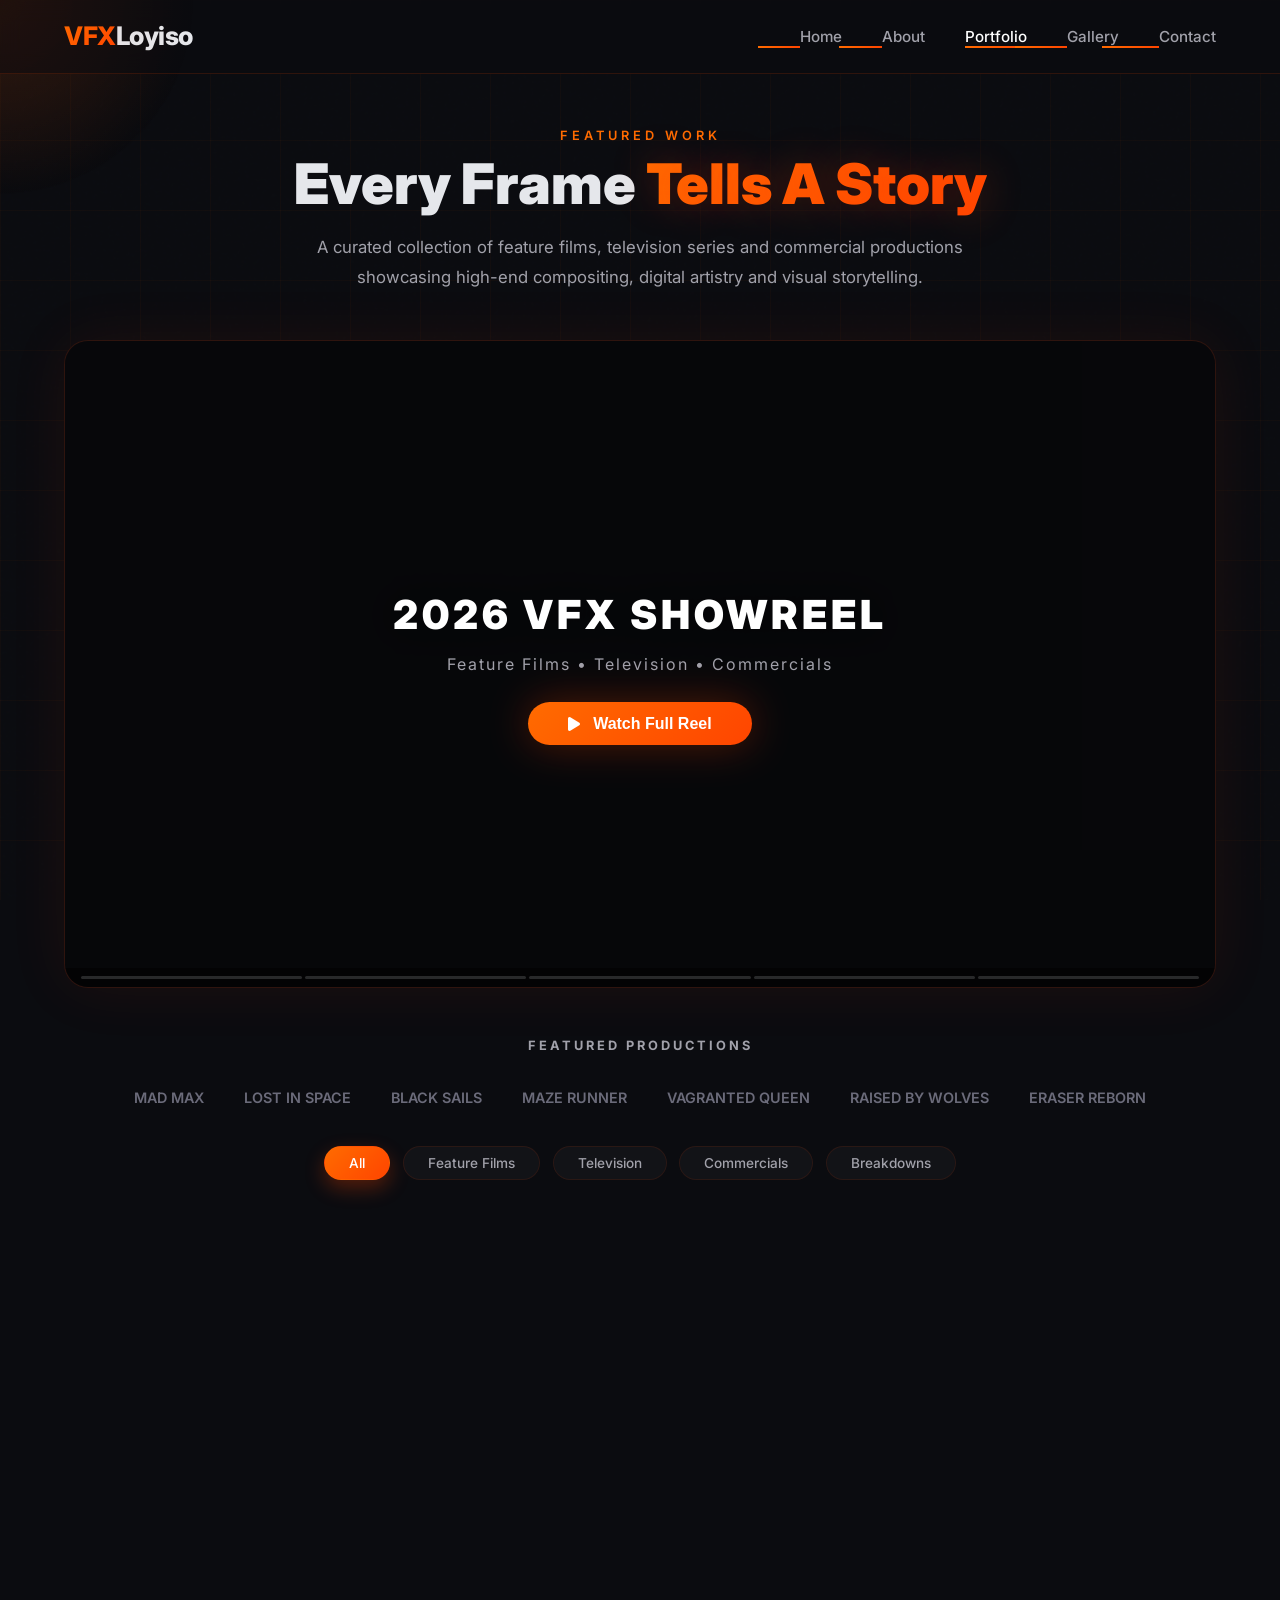
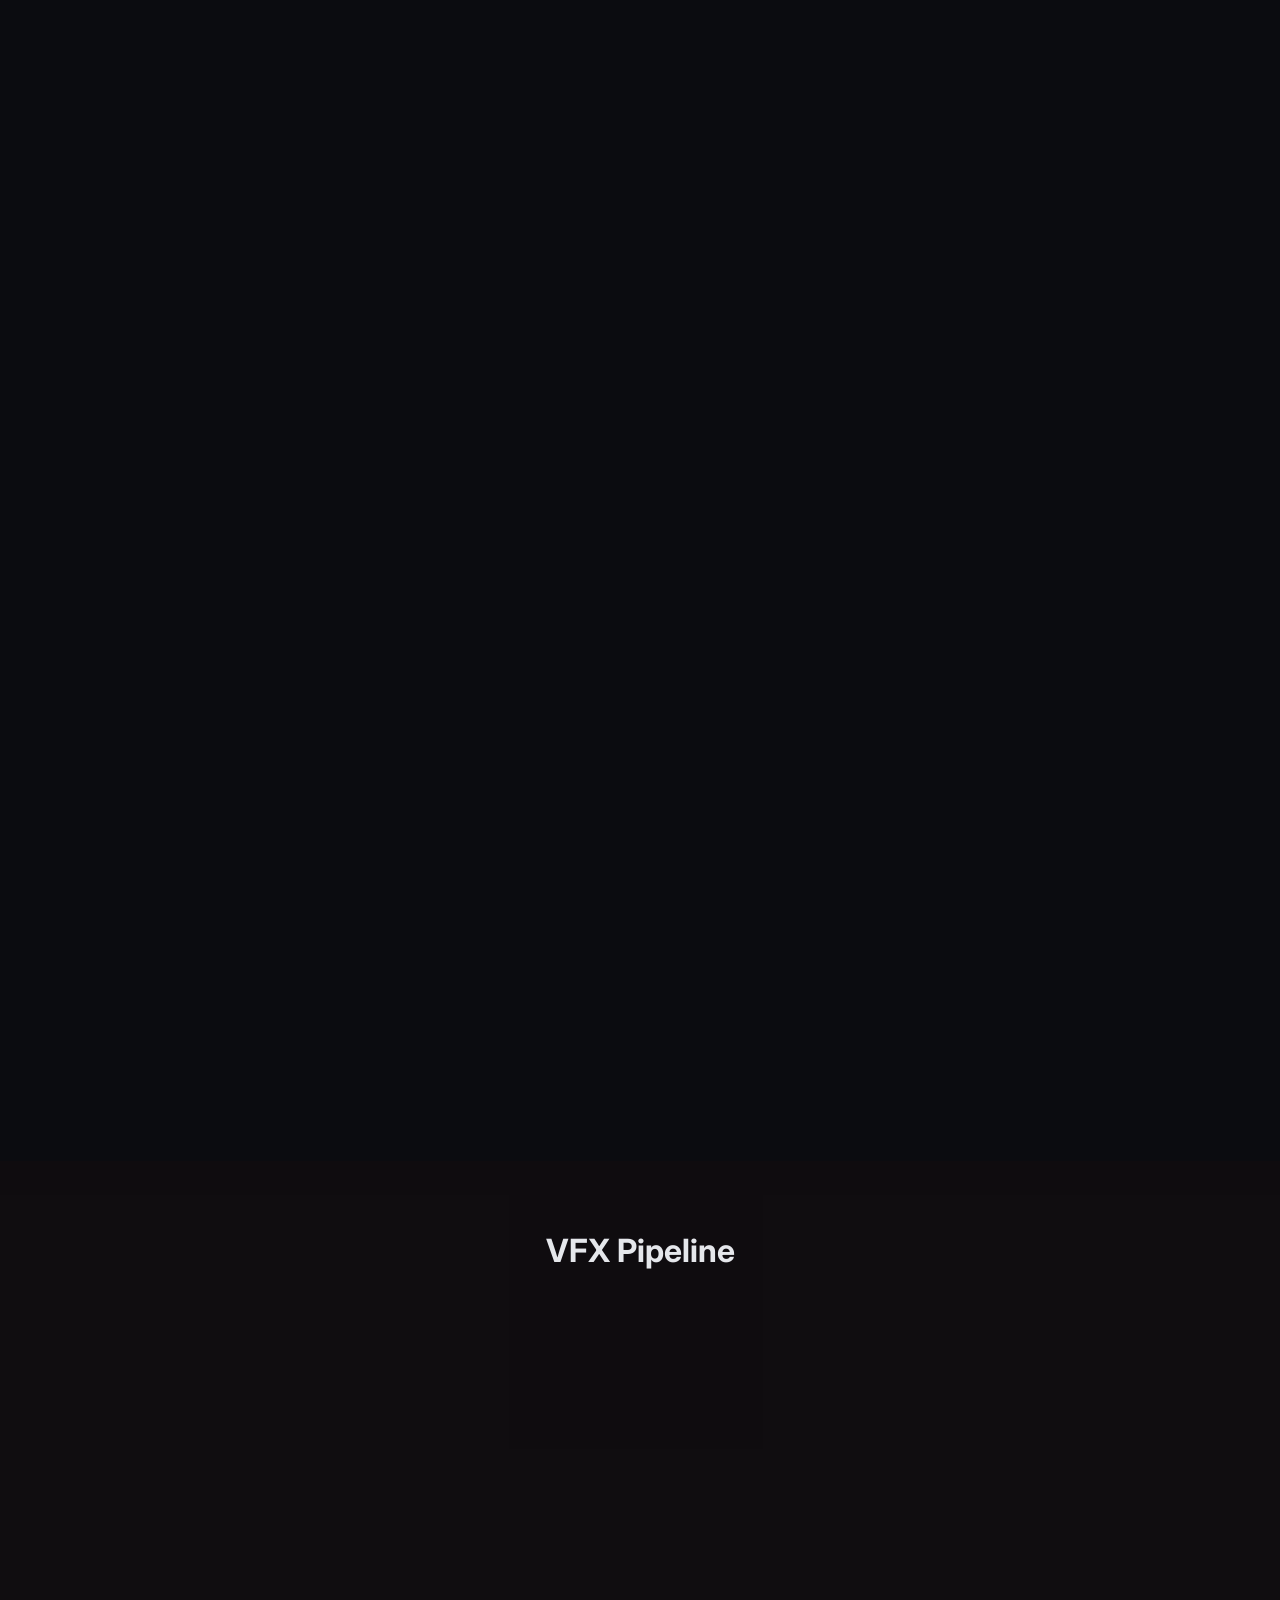
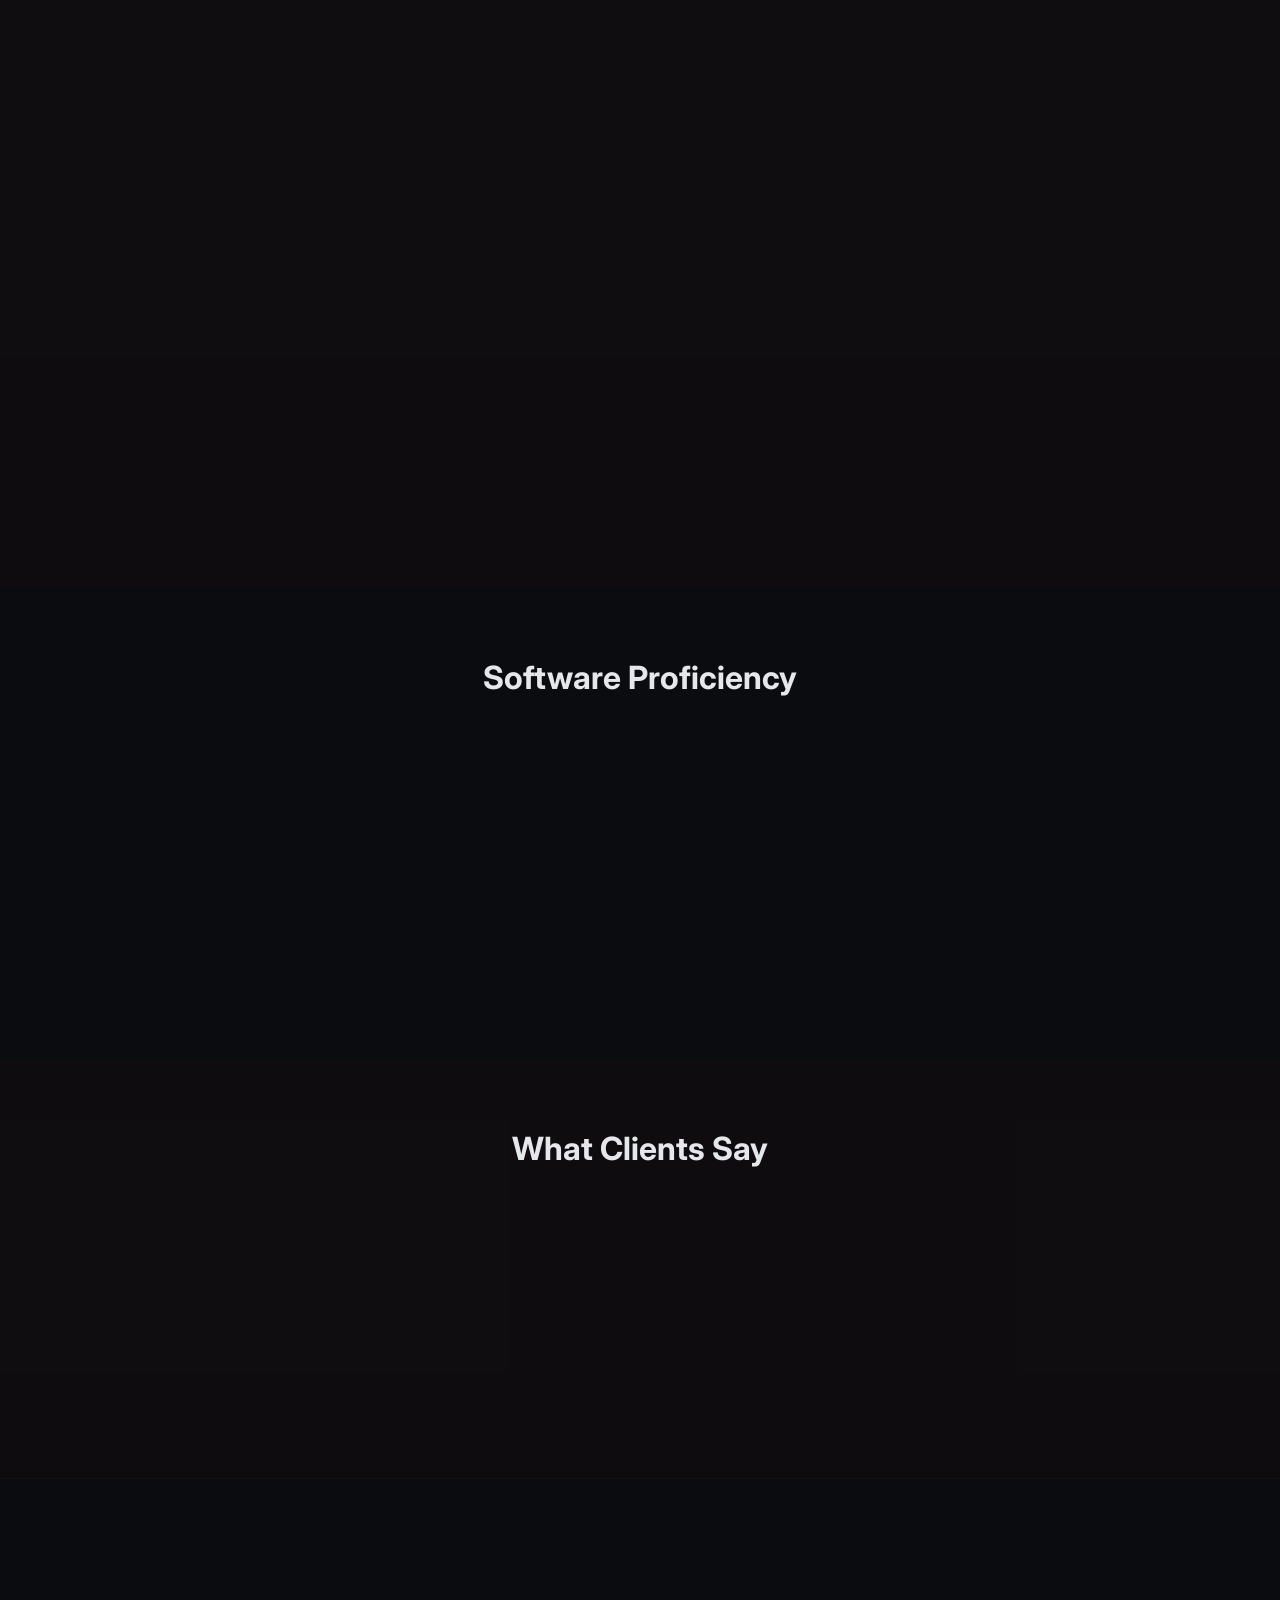
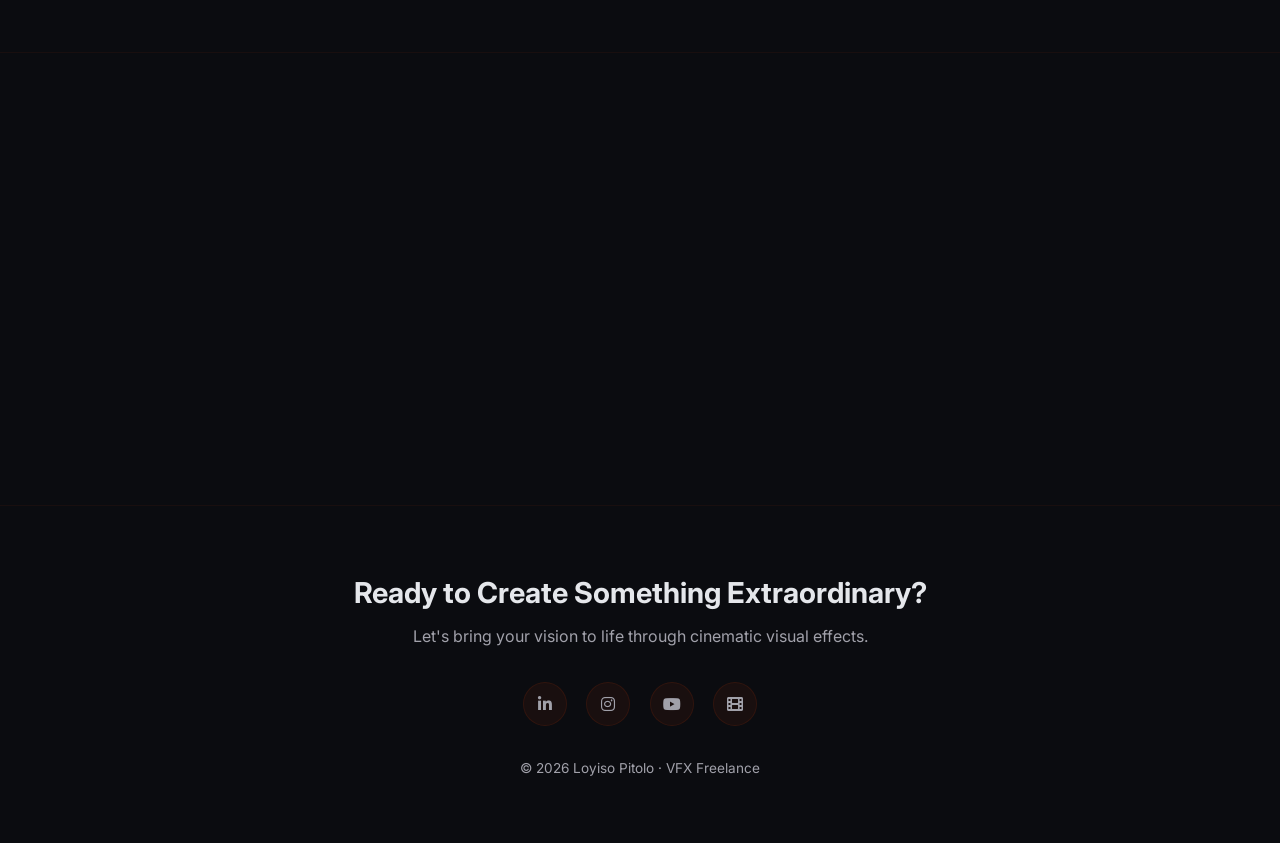
==== commit b3c263dd: "Initial portfolio release" ====
--- a/portfolio.html
+++ b/portfolio.html
@@ -73,7 +73,7 @@
     <div class="container">
       <div class="showreel">
         <video autoplay muted loop playsinline class="showreel-video">
-          <source src="Media/SHOWREEL_FULL_V003-1.mov" type="video/mp4">
+          <source src="Media/full-video watch.mp4" type="video/mp4">
         </video>
         <div class="showreel-overlay">
           <h2>2026 VFX SHOWREEL</h2>
